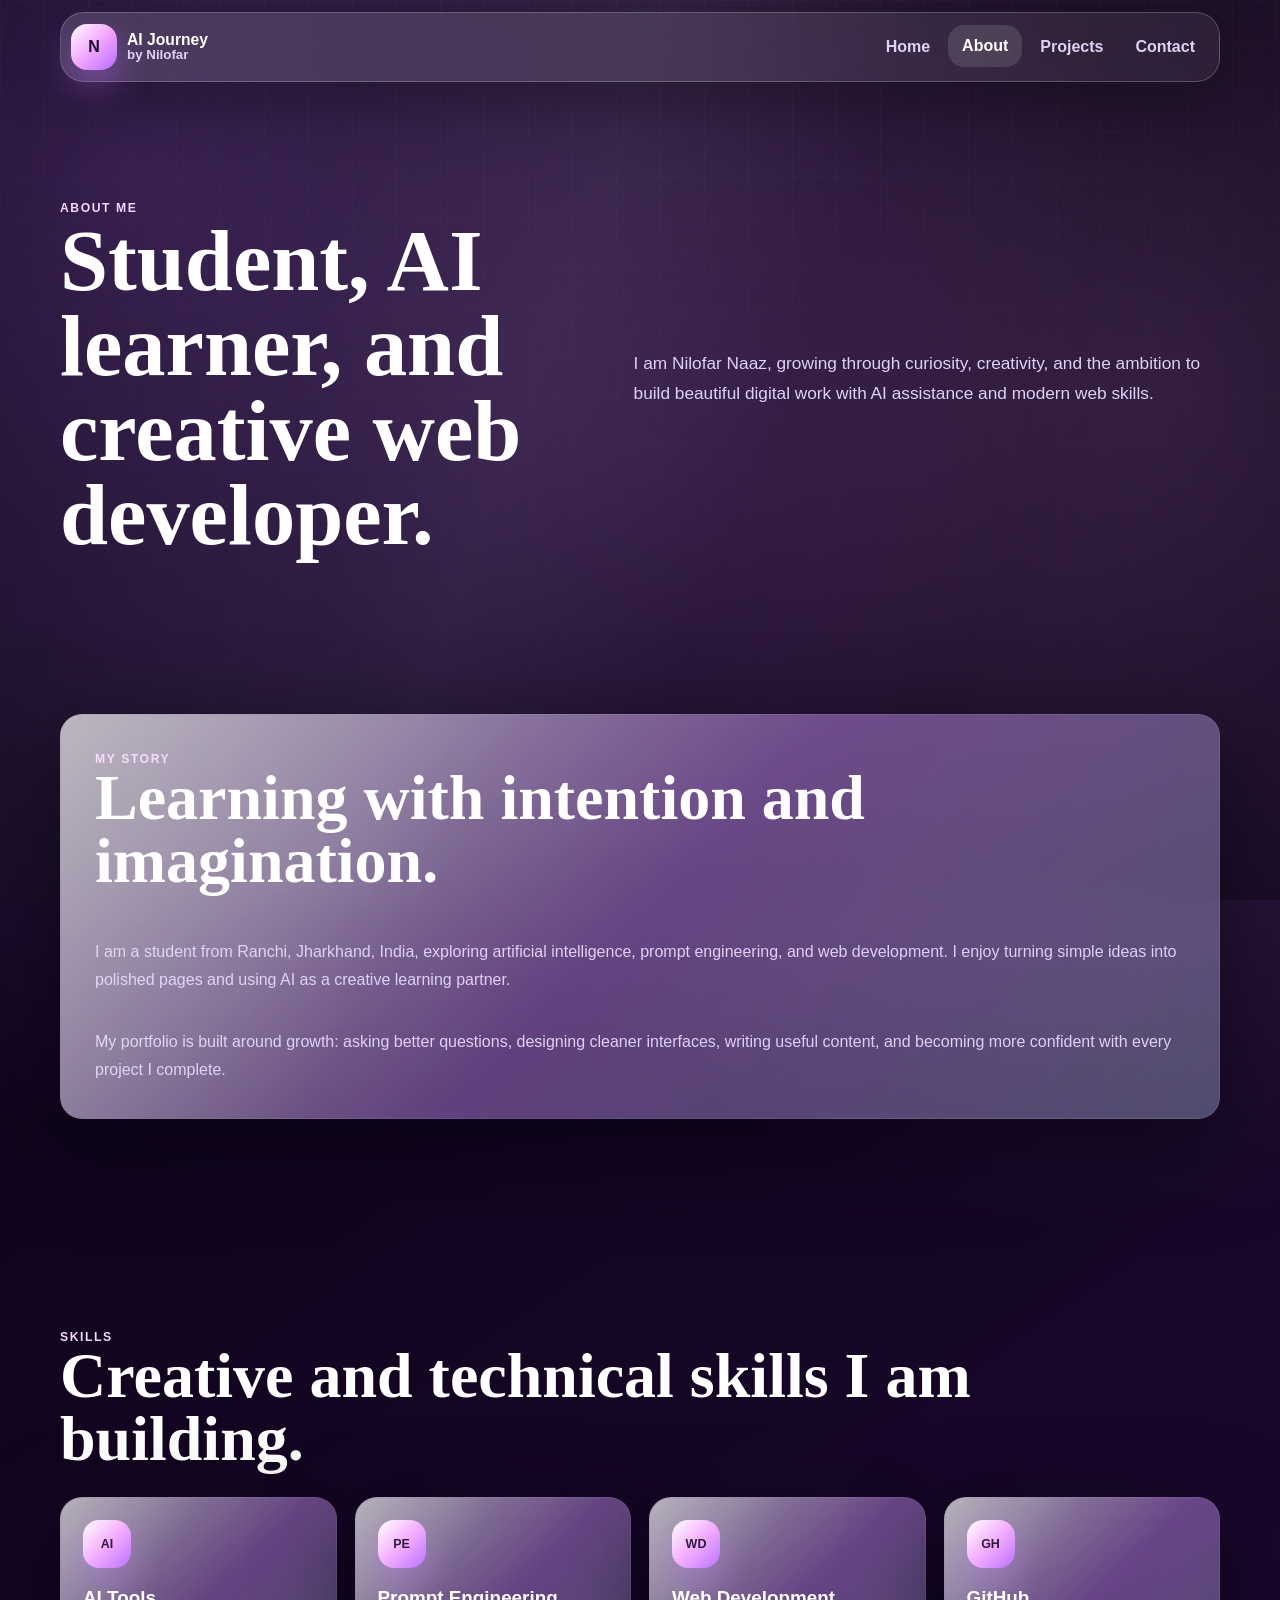
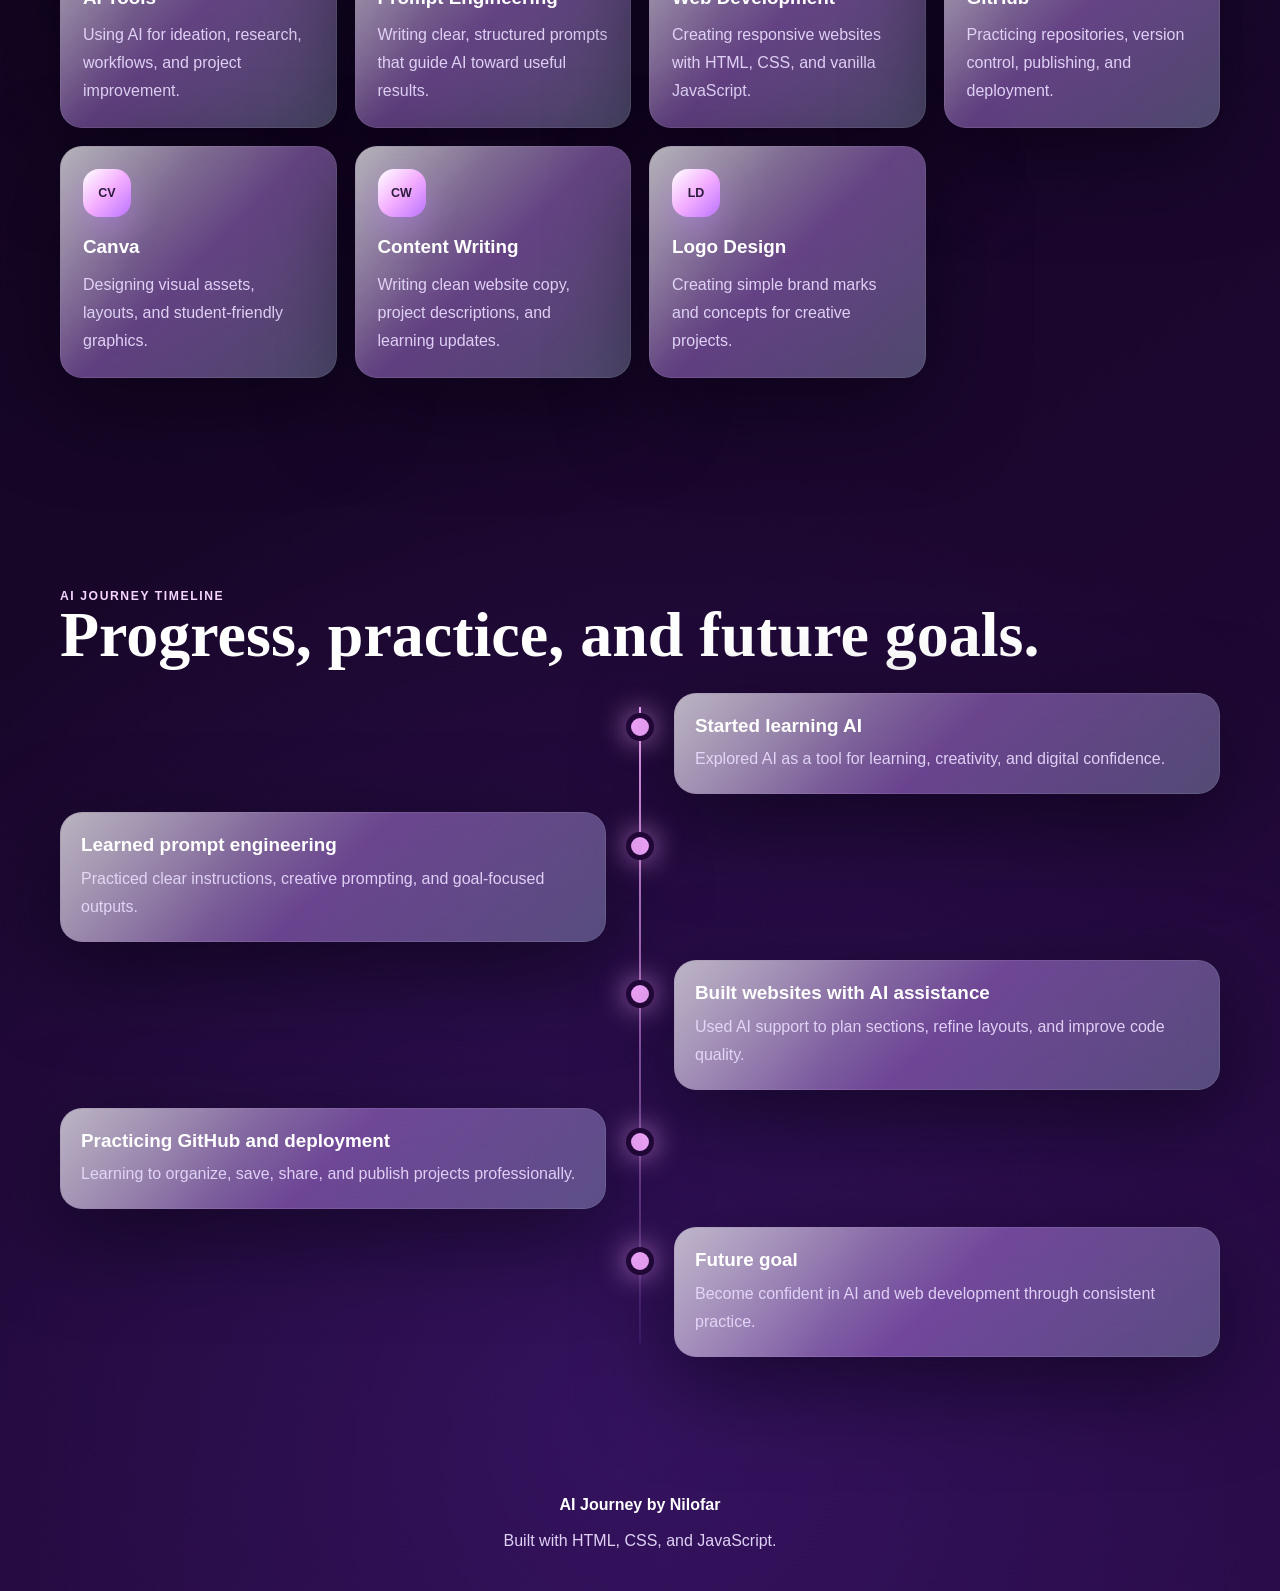
==== about.html @ b8f11c59 "Rebuild portfolio as multi-page site" ====
<!DOCTYPE html>
<html lang="en">
<head>
    <meta charset="UTF-8">
    <meta name="viewport" content="width=device-width, initial-scale=1.0">
    <meta name="description" content="About Nilofar Naaz - AI learner, web developer, and prompt engineer.">
    <title>AI Journey by Nilofar | About</title>
    <link rel="stylesheet" href="css/style.css">
</head>
<body data-page="about">
    <header class="site-header">
        <nav class="navbar" aria-label="Primary navigation">
            <a class="brand" href="index.html" aria-label="AI Journey by Nilofar home">
                <span class="brand-mark">N</span>
                <span class="brand-copy">
                    <strong>AI Journey</strong>
                    <small>by Nilofar</small>
                </span>
            </a>
            <button class="nav-toggle" type="button" aria-label="Open navigation menu" aria-expanded="false" aria-controls="nav-menu">
                <span></span>
                <span></span>
                <span></span>
            </button>
            <ul class="nav-menu" id="nav-menu">
                <li><a class="nav-link" data-nav="home" href="index.html">Home</a></li>
                <li><a class="nav-link" data-nav="about" href="about.html">About</a></li>
                <li><a class="nav-link" data-nav="projects" href="projects.html">Projects</a></li>
                <li><a class="nav-link" data-nav="contact" href="contact.html">Contact</a></li>
            </ul>
        </nav>
    </header>

    <main>
        <section class="page-hero section-pad">
            <div class="container page-hero-grid">
                <div class="reveal">
                    <p class="eyebrow">About Me</p>
                    <h1>Student, AI learner, and creative web developer.</h1>
                </div>
                <p class="page-lead reveal">I am Nilofar Naaz, growing through curiosity, creativity, and the ambition to build beautiful digital work with AI assistance and modern web skills.</p>
            </div>
        </section>

        <section class="section-pad compact-pad">
            <div class="container about-story glass-card reveal">
                <div class="section-heading">
                    <span>My Story</span>
                    <h2>Learning with intention and imagination.</h2>
                </div>
                <p>I am a student from Ranchi, Jharkhand, India, exploring artificial intelligence, prompt engineering, and web development. I enjoy turning simple ideas into polished pages and using AI as a creative learning partner.</p>
                <p>My portfolio is built around growth: asking better questions, designing cleaner interfaces, writing useful content, and becoming more confident with every project I complete.</p>
            </div>
        </section>

        <section class="section-pad">
            <div class="container">
                <div class="section-heading reveal">
                    <span>Skills</span>
                    <h2>Creative and technical skills I am building.</h2>
                </div>
                <div class="card-grid skills-grid">
                    <article class="skill-card glass-card reveal">
                        <span class="icon-badge">AI</span>
                        <h3>AI Tools</h3>
                        <p>Using AI for ideation, research, workflows, and project improvement.</p>
                    </article>
                    <article class="skill-card glass-card reveal">
                        <span class="icon-badge">PE</span>
                        <h3>Prompt Engineering</h3>
                        <p>Writing clear, structured prompts that guide AI toward useful results.</p>
                    </article>
                    <article class="skill-card glass-card reveal">
                        <span class="icon-badge">WD</span>
                        <h3>Web Development</h3>
                        <p>Creating responsive websites with HTML, CSS, and vanilla JavaScript.</p>
                    </article>
                    <article class="skill-card glass-card reveal">
                        <span class="icon-badge">GH</span>
                        <h3>GitHub</h3>
                        <p>Practicing repositories, version control, publishing, and deployment.</p>
                    </article>
                    <article class="skill-card glass-card reveal">
                        <span class="icon-badge">CV</span>
                        <h3>Canva</h3>
                        <p>Designing visual assets, layouts, and student-friendly graphics.</p>
                    </article>
                    <article class="skill-card glass-card reveal">
                        <span class="icon-badge">CW</span>
                        <h3>Content Writing</h3>
                        <p>Writing clean website copy, project descriptions, and learning updates.</p>
                    </article>
                    <article class="skill-card glass-card reveal">
                        <span class="icon-badge">LD</span>
                        <h3>Logo Design</h3>
                        <p>Creating simple brand marks and concepts for creative projects.</p>
                    </article>
                </div>
            </div>
        </section>

        <section class="section-pad">
            <div class="container">
                <div class="section-heading reveal">
                    <span>AI Journey Timeline</span>
                    <h2>Progress, practice, and future goals.</h2>
                </div>
                <div class="timeline">
                    <article class="timeline-item reveal">
                        <span></span>
                        <div class="glass-card">
                            <h3>Started learning AI</h3>
                            <p>Explored AI as a tool for learning, creativity, and digital confidence.</p>
                        </div>
                    </article>
                    <article class="timeline-item reveal">
                        <span></span>
                        <div class="glass-card">
                            <h3>Learned prompt engineering</h3>
                            <p>Practiced clear instructions, creative prompting, and goal-focused outputs.</p>
                        </div>
                    </article>
                    <article class="timeline-item reveal">
                        <span></span>
                        <div class="glass-card">
                            <h3>Built websites with AI assistance</h3>
                            <p>Used AI support to plan sections, refine layouts, and improve code quality.</p>
                        </div>
                    </article>
                    <article class="timeline-item reveal">
                        <span></span>
                        <div class="glass-card">
                            <h3>Practicing GitHub and deployment</h3>
                            <p>Learning to organize, save, share, and publish projects professionally.</p>
                        </div>
                    </article>
                    <article class="timeline-item reveal">
                        <span></span>
                        <div class="glass-card">
                            <h3>Future goal</h3>
                            <p>Become confident in AI and web development through consistent practice.</p>
                        </div>
                    </article>
                </div>
            </div>
        </section>
    </main>

    <button class="back-to-top" type="button" aria-label="Back to top">Top</button>

    <footer class="footer">
        <div class="container footer-inner">
            <p>AI Journey by Nilofar</p>
            <p>Built with HTML, CSS, and JavaScript.</p>
        </div>
    </footer>

    <script src="js/script.js"></script>
</body>
</html>
---- css/style.css ----
:root {
    --bg: #08020f;
    --bg-2: #160626;
    --text: #ffffff;
    --muted: #dfd1f5;
    --soft: #f3e9ff;
    --violet: #b76cff;
    --violet-2: #7c3aed;
    --pink: #f3a6ff;
    --cyan: #9be7ff;
    --glass: rgba(255, 255, 255, 0.1);
    --glass-strong: rgba(255, 255, 255, 0.16);
    --border: rgba(255, 255, 255, 0.2);
    --shadow: 0 28px 90px rgba(4, 0, 12, 0.52);
    --radius: 22px;
    --container: 1160px;
}

* {
    box-sizing: border-box;
}

html {
    scroll-behavior: smooth;
}

body {
    min-width: 320px;
    margin: 0;
    overflow-x: hidden;
    color: var(--text);
    font-family: "Segoe UI", Arial, sans-serif;
    background:
        radial-gradient(circle at 10% 5%, rgba(183, 108, 255, 0.34), transparent 30%),
        radial-gradient(circle at 90% 12%, rgba(243, 166, 255, 0.22), transparent 28%),
        radial-gradient(circle at 50% 95%, rgba(124, 58, 237, 0.22), transparent 32%),
        linear-gradient(145deg, var(--bg), var(--bg-2) 48%, #24083d);
}

body::before {
    content: "";
    position: fixed;
    inset: 0;
    z-index: -2;
    pointer-events: none;
    background:
        linear-gradient(rgba(255, 255, 255, 0.035) 1px, transparent 1px),
        linear-gradient(90deg, rgba(255, 255, 255, 0.035) 1px, transparent 1px);
    background-size: 44px 44px;
    mask-image: linear-gradient(to bottom, rgba(0, 0, 0, 0.88), transparent 86%);
}

body::after {
    content: "";
    position: fixed;
    inset: 0;
    z-index: -1;
    pointer-events: none;
    background:
        linear-gradient(110deg, transparent 0%, rgba(255, 255, 255, 0.05) 42%, transparent 58%),
        radial-gradient(circle at center, transparent 0%, rgba(8, 2, 15, 0.35) 100%);
}

body.nav-open {
    overflow: hidden;
}

a {
    color: inherit;
    text-decoration: none;
}

button,
input,
textarea {
    font: inherit;
}

button {
    border: 0;
}

h1,
h2,
h3,
p {
    margin: 0;
}

h1,
h2 {
    font-family: Georgia, "Times New Roman", serif;
    font-weight: 800;
    line-height: 0.98;
    letter-spacing: 0;
}

h1 {
    font-size: clamp(2.7rem, 13vw, 6.7rem);
}

h2 {
    font-size: clamp(2rem, 9vw, 4rem);
}

h3 {
    font-size: 1.18rem;
    line-height: 1.25;
}

p {
    color: var(--muted);
    line-height: 1.75;
}

.container {
    width: min(100% - 32px, var(--container));
    margin-inline: auto;
}

.section-pad {
    padding: 72px 0;
}

.compact-pad {
    padding-top: 36px;
}

.site-header {
    position: sticky;
    top: 0;
    z-index: 100;
    padding: 12px 0;
    transition: background 220ms ease, border-color 220ms ease;
}

.site-header.scrolled {
    background: rgba(8, 2, 15, 0.74);
    border-bottom: 1px solid rgba(255, 255, 255, 0.11);
    backdrop-filter: blur(20px);
}

.navbar {
    width: min(100% - 24px, var(--container));
    min-height: 70px;
    margin-inline: auto;
    padding: 10px;
    display: flex;
    align-items: center;
    justify-content: space-between;
    gap: 12px;
    border: 1px solid var(--border);
    border-radius: 24px;
    background: linear-gradient(145deg, rgba(255, 255, 255, 0.14), rgba(255, 255, 255, 0.06));
    box-shadow: 0 18px 60px rgba(0, 0, 0, 0.32);
    backdrop-filter: blur(22px);
}

.brand {
    min-width: 0;
    display: inline-flex;
    align-items: center;
    gap: 10px;
}

.brand-mark {
    width: 46px;
    height: 46px;
    flex: 0 0 46px;
    display: grid;
    place-items: center;
    border-radius: 16px;
    color: #1a072b;
    font-weight: 900;
    background: linear-gradient(135deg, #ffffff, var(--pink), var(--violet));
    box-shadow: 0 14px 34px rgba(183, 108, 255, 0.45);
}

.brand-copy {
    display: grid;
    line-height: 1.1;
}

.brand-copy strong {
    white-space: nowrap;
    font-size: 0.98rem;
}

.brand-copy small {
    color: var(--muted);
    font-weight: 700;
}

.nav-toggle {
    width: 48px;
    height: 48px;
    display: inline-grid;
    place-items: center;
    gap: 5px;
    border-radius: 16px;
    color: var(--text);
    background: rgba(255, 255, 255, 0.1);
    border: 1px solid var(--border);
    cursor: pointer;
}

.nav-toggle span {
    width: 22px;
    height: 2px;
    display: block;
    background: currentColor;
    transition: transform 220ms ease, opacity 220ms ease;
}

.nav-toggle[aria-expanded="true"] span:nth-child(1) {
    transform: translateY(7px) rotate(45deg);
}

.nav-toggle[aria-expanded="true"] span:nth-child(2) {
    opacity: 0;
}

.nav-toggle[aria-expanded="true"] span:nth-child(3) {
    transform: translateY(-7px) rotate(-45deg);
}

.nav-menu {
    position: fixed;
    top: 88px;
    left: 12px;
    right: 12px;
    max-height: calc(100vh - 108px);
    margin: 0;
    padding: 12px;
    display: grid;
    gap: 8px;
    overflow-y: auto;
    list-style: none;
    border: 1px solid var(--border);
    border-radius: 22px;
    background: rgba(22, 6, 38, 0.96);
    box-shadow: var(--shadow);
    backdrop-filter: blur(24px);
    transform: translateY(-18px) scale(0.98);
    opacity: 0;
    visibility: hidden;
    transition: opacity 220ms ease, transform 220ms ease, visibility 220ms ease;
}

.nav-menu.is-open {
    transform: translateY(0) scale(1);
    opacity: 1;
    visibility: visible;
}

.nav-menu a {
    display: block;
    padding: 14px;
    border-radius: 16px;
    color: var(--muted);
    font-weight: 800;
    transition: color 180ms ease, background 180ms ease, transform 180ms ease;
}

.nav-menu a:hover,
.nav-menu a:focus-visible,
.nav-menu a.is-active {
    color: var(--text);
    background: rgba(255, 255, 255, 0.12);
}

.hero {
    min-height: calc(100svh - 94px);
    display: grid;
    align-items: center;
    padding-top: 42px;
}

.hero-layout,
.page-hero-grid,
.contact-layout {
    display: grid;
    gap: 34px;
    align-items: center;
}

.eyebrow,
.section-heading span,
.project-tag {
    color: #f6d6ff;
    font-size: 0.76rem;
    font-weight: 900;
    letter-spacing: 0.13em;
    text-transform: uppercase;
}

.hero-title {
    margin-top: 18px;
    color: var(--soft);
    font-size: clamp(1.12rem, 5.8vw, 2rem);
    font-weight: 900;
    line-height: 1.2;
}

.hero-text {
    margin-top: 18px;
    max-width: 630px;
    font-size: 1.03rem;
}

.hero-actions {
    margin-top: 30px;
    display: flex;
    flex-direction: column;
    gap: 12px;
}

.btn {
    min-height: 52px;
    display: inline-flex;
    align-items: center;
    justify-content: center;
    padding: 14px 20px;
    border-radius: 18px;
    font-weight: 900;
    cursor: pointer;
    transition: transform 180ms ease, box-shadow 180ms ease, border-color 180ms ease, background 180ms ease;
}

.btn:hover,
.btn:focus-visible {
    transform: translateY(-3px);
}

.btn-primary {
    color: #1a072b;
    background: linear-gradient(135deg, #ffffff 0%, var(--pink) 46%, var(--violet) 100%);
    box-shadow: 0 0 28px rgba(243, 166, 255, 0.32), 0 18px 45px rgba(124, 58, 237, 0.32);
}

.btn-secondary {
    color: var(--text);
    border: 1px solid var(--border);
    background: rgba(255, 255, 255, 0.09);
}

.glass-card {
    position: relative;
    overflow: hidden;
    border: 1px solid rgba(255, 255, 255, 0.2);
    border-radius: var(--radius);
    background:
        linear-gradient(145deg, rgba(255, 255, 255, 0.16), rgba(255, 255, 255, 0.065)) padding-box,
        linear-gradient(135deg, rgba(255, 255, 255, 0.56), rgba(183, 108, 255, 0.34), rgba(155, 231, 255, 0.2)) border-box;
    box-shadow: var(--shadow);
    backdrop-filter: blur(22px);
}

.glass-card::before {
    content: "";
    position: absolute;
    inset: 0;
    pointer-events: none;
    background: linear-gradient(120deg, rgba(255, 255, 255, 0.18), transparent 34%, rgba(243, 166, 255, 0.08));
}

.ai-orbit {
    min-height: 430px;
    padding: 24px;
    display: grid;
    place-items: center;
}

.orbit-ring {
    position: absolute;
    width: min(78vw, 310px);
    aspect-ratio: 1;
    border: 1px solid rgba(255, 255, 255, 0.28);
    border-radius: 50%;
    animation: orbitPulse 7s ease-in-out infinite;
}

.orbit-ring::before,
.orbit-ring::after {
    content: "";
    position: absolute;
    width: 12px;
    height: 12px;
    border-radius: 50%;
    background: var(--cyan);
    box-shadow: 0 0 28px rgba(155, 231, 255, 0.88);
}

.orbit-ring::before {
    top: 18%;
    right: 6%;
}

.orbit-ring::after {
    left: 8%;
    bottom: 18%;
    background: var(--pink);
    box-shadow: 0 0 28px rgba(243, 166, 255, 0.82);
}

.portrait-chip {
    position: relative;
    z-index: 2;
    width: min(68vw, 236px);
    aspect-ratio: 1;
    display: grid;
    place-items: center;
    border-radius: 50%;
    background:
        radial-gradient(circle at 32% 25%, #ffffff, rgba(243, 166, 255, 0.82) 26%, rgba(183, 108, 255, 0.82) 58%, rgba(34, 8, 59, 0.96));
    box-shadow: 0 0 70px rgba(183, 108, 255, 0.45), inset 0 0 34px rgba(255, 255, 255, 0.22);
}

.portrait-chip span {
    color: #1a072b;
    font-family: Georgia, "Times New Roman", serif;
    font-size: clamp(3rem, 17vw, 5.1rem);
    font-weight: 900;
}

.floating-note {
    position: absolute;
    z-index: 3;
    width: min(178px, 48vw);
    padding: 14px;
    border: 1px solid var(--border);
    border-radius: 18px;
    background: rgba(14, 4, 25, 0.72);
    box-shadow: 0 14px 42px rgba(0, 0, 0, 0.28);
}

.floating-note strong,
.floating-note span {
    display: block;
}

.floating-note span {
    margin-top: 4px;
    color: var(--muted);
    font-size: 0.9rem;
}

.note-one {
    top: 24px;
    left: 18px;
}

.note-two {
    right: 18px;
    bottom: 24px;
}

.section-heading {
    margin-bottom: 26px;
}

.section-heading.centered {
    text-align: center;
}

.section-heading.centered h2 {
    margin-inline: auto;
}

.page-hero {
    padding-bottom: 34px;
}

.page-hero h1 {
    font-size: clamp(2.45rem, 10vw, 5.4rem);
}

.page-lead {
    font-size: 1.08rem;
}

.feature-grid,
.card-grid,
.project-grid {
    display: grid;
    gap: 18px;
}

.feature-card,
.skill-card {
    min-width: 0;
    padding: 22px;
    transition: transform 220ms ease, border-color 220ms ease, background 220ms ease;
}

.feature-card:hover,
.skill-card:hover,
.project-card:hover,
.contact-form:hover,
.contact-panel:hover {
    transform: translateY(-6px);
    border-color: rgba(243, 166, 255, 0.48);
}

.feature-card p,
.skill-card p {
    margin-top: 12px;
}

.icon-badge {
    width: 48px;
    height: 48px;
    margin-bottom: 18px;
    display: grid;
    place-items: center;
    border-radius: 16px;
    color: #1a072b;
    background: linear-gradient(135deg, #ffffff, var(--pink), var(--violet));
    box-shadow: 0 14px 32px rgba(183, 108, 255, 0.34);
    font-size: 0.78rem;
    font-weight: 900;
}

.split-panel,
.about-story {
    padding: 24px;
    display: grid;
    gap: 20px;
}

.about-story p + p {
    margin-top: 14px;
}

.skills-grid {
    grid-template-columns: 1fr;
}

.project-card {
    display: grid;
    transition: transform 220ms ease, border-color 220ms ease;
}

.project-visual {
    min-height: 180px;
    display: grid;
    place-items: center;
    background:
        radial-gradient(circle at 35% 30%, rgba(255, 255, 255, 0.38), transparent 26%),
        linear-gradient(135deg, rgba(183, 108, 255, 0.86), rgba(243, 166, 255, 0.5));
}

.project-visual span {
    color: rgba(255, 255, 255, 0.74);
    font-family: Georgia, "Times New Roman", serif;
    font-size: 4rem;
    font-weight: 900;
}

.visual-two {
    background:
        radial-gradient(circle at 70% 28%, rgba(255, 255, 255, 0.34), transparent 26%),
        linear-gradient(135deg, rgba(124, 58, 237, 0.8), rgba(155, 231, 255, 0.42));
}

.visual-three {
    background:
        radial-gradient(circle at 25% 70%, rgba(255, 255, 255, 0.3), transparent 26%),
        linear-gradient(135deg, rgba(243, 166, 255, 0.78), rgba(183, 108, 255, 0.5));
}

.visual-four {
    background:
        radial-gradient(circle at 80% 72%, rgba(255, 255, 255, 0.32), transparent 25%),
        linear-gradient(135deg, rgba(155, 231, 255, 0.55), rgba(124, 58, 237, 0.82));
}

.project-content {
    padding: 22px;
}

.project-content h2 {
    margin-top: 8px;
    font-size: clamp(1.7rem, 8vw, 2.7rem);
}

.project-content p:not(.project-tag) {
    margin-top: 12px;
}

.pill-row {
    margin-top: 18px;
    display: flex;
    flex-wrap: wrap;
    gap: 10px;
}

.pill-row span {
    padding: 9px 12px;
    border: 1px solid rgba(255, 255, 255, 0.18);
    border-radius: 999px;
    color: var(--soft);
    background: rgba(255, 255, 255, 0.08);
    font-size: 0.88rem;
    font-weight: 800;
}

.timeline {
    position: relative;
    display: grid;
    gap: 18px;
}

.timeline::before {
    content: "";
    position: absolute;
    top: 14px;
    bottom: 14px;
    left: 11px;
    width: 2px;
    background: linear-gradient(var(--pink), rgba(183, 108, 255, 0.12));
}

.timeline-item {
    position: relative;
    display: grid;
    grid-template-columns: 24px 1fr;
    gap: 14px;
}

.timeline-item > span {
    width: 24px;
    height: 24px;
    margin-top: 20px;
    border: 5px solid #23083a;
    border-radius: 50%;
    background: var(--pink);
    box-shadow: 0 0 28px rgba(243, 166, 255, 0.75);
}

.timeline-item div {
    padding: 20px;
}

.timeline-item p {
    margin-top: 8px;
}

.contact-panel,
.contact-form {
    padding: 24px;
    transition: transform 220ms ease, border-color 220ms ease;
}

.contact-panel h2 {
    margin-top: 10px;
}

.contact-panel p {
    margin-top: 14px;
}

.email-link {
    display: inline-flex;
    margin-top: 18px;
    color: var(--soft);
    font-size: 1.05rem;
    font-weight: 900;
    overflow-wrap: anywhere;
}

.contact-form {
    display: grid;
    gap: 11px;
}

.contact-form label {
    color: var(--soft);
    font-weight: 900;
}

.contact-form input,
.contact-form textarea {
    width: 100%;
    min-width: 0;
    border: 1px solid rgba(255, 255, 255, 0.22);
    border-radius: 18px;
    padding: 14px 15px;
    color: var(--text);
    background: rgba(8, 2, 15, 0.5);
    outline: none;
}

.contact-form input:focus,
.contact-form textarea:focus {
    border-color: var(--pink);
    box-shadow: 0 0 0 4px rgba(243, 166, 255, 0.15);
}

.contact-form textarea {
    resize: vertical;
}

.contact-form .btn {
    margin-top: 8px;
}

.back-to-top {
    position: fixed;
    right: 16px;
    bottom: 16px;
    z-index: 80;
    width: 50px;
    height: 50px;
    border-radius: 18px;
    color: #1a072b;
    background: linear-gradient(135deg, #ffffff, var(--pink), var(--violet));
    box-shadow: 0 16px 42px rgba(0, 0, 0, 0.35);
    cursor: pointer;
    font-size: 0.82rem;
    font-weight: 900;
    opacity: 0;
    visibility: hidden;
    transform: translateY(14px);
    transition: opacity 180ms ease, transform 180ms ease, visibility 180ms ease;
}

.back-to-top.is-visible {
    opacity: 1;
    visibility: visible;
    transform: translateY(0);
}

.footer {
    padding: 30px 0 36px;
}

.footer-inner {
    display: grid;
    gap: 8px;
    text-align: center;
}

.footer p:first-child {
    color: var(--text);
    font-weight: 900;
}

.reveal {
    opacity: 0;
    transform: translateY(28px);
    transition: opacity 700ms ease, transform 700ms ease;
}

.reveal.is-visible {
    opacity: 1;
    transform: translateY(0);
}

@keyframes orbitPulse {
    0%,
    100% {
        transform: rotate(0deg) scale(1);
    }

    50% {
        transform: rotate(8deg) scale(1.04);
    }
}

@media (prefers-reduced-motion: reduce) {
    *,
    *::before,
    *::after {
        animation-duration: 0.01ms !important;
        animation-iteration-count: 1 !important;
        scroll-behavior: auto !important;
        transition-duration: 0.01ms !important;
    }

    .reveal {
        opacity: 1;
        transform: none;
    }
}

@media (min-width: 480px) {
    .hero-actions {
        flex-direction: row;
        flex-wrap: wrap;
    }

    .btn {
        min-width: 158px;
    }
}

@media (min-width: 720px) {
    .container {
        width: min(100% - 52px, var(--container));
    }

    .section-pad {
        padding: 88px 0;
    }

    .compact-pad {
        padding-top: 44px;
    }

    .feature-grid,
    .skills-grid {
        grid-template-columns: repeat(2, minmax(0, 1fr));
    }

    .project-card {
        grid-template-columns: 0.78fr 1fr;
    }

    .project-card:nth-child(even) .project-visual {
        order: 2;
    }

    .split-panel,
    .about-story {
        padding: 34px;
    }

    .timeline::before {
        left: 50%;
        transform: translateX(-50%);
    }

    .timeline-item {
        grid-template-columns: minmax(0, 1fr) 28px minmax(0, 1fr);
        gap: 20px;
    }

    .timeline-item > span {
        grid-column: 2;
        width: 28px;
        height: 28px;
    }

    .timeline-item div {
        grid-column: 3;
    }

    .timeline-item:nth-child(even) div {
        grid-column: 1;
        grid-row: 1;
    }
}

@media (min-width: 920px) {
    .nav-toggle {
        display: none;
    }

    .nav-menu {
        position: static;
        max-height: none;
        padding: 0;
        display: flex;
        align-items: center;
        gap: 4px;
        overflow: visible;
        border: 0;
        border-radius: 0;
        background: transparent;
        box-shadow: none;
        backdrop-filter: none;
        transform: none;
        opacity: 1;
        visibility: visible;
    }

    .nav-menu a {
        padding: 12px 14px;
    }

    .nav-menu a:hover,
    .nav-menu a:focus-visible,
    .nav-menu a.is-active {
        transform: translateY(-1px);
    }

    .hero-layout {
        grid-template-columns: minmax(0, 1.06fr) minmax(360px, 0.94fr);
        gap: 56px;
    }

    .page-hero-grid,
    .split-panel,
    .contact-layout {
        grid-template-columns: minmax(0, 0.92fr) minmax(360px, 1fr);
    }

    .feature-grid {
        grid-template-columns: repeat(3, minmax(0, 1fr));
    }

    .skills-grid {
        grid-template-columns: repeat(3, minmax(0, 1fr));
    }
}

@media (min-width: 1200px) {
    .section-pad {
        padding: 104px 0;
    }

    .compact-pad {
        padding-top: 52px;
    }

    .skills-grid {
        grid-template-columns: repeat(4, minmax(0, 1fr));
    }
}

@media (max-width: 380px) {
    .container {
        width: min(100% - 22px, var(--container));
    }

    .navbar {
        width: min(100% - 16px, var(--container));
        border-radius: 20px;
    }

    .brand-copy strong {
        font-size: 0.9rem;
    }

    .brand-copy small {
        font-size: 0.72rem;
    }

    h1 {
        font-size: 2.45rem;
    }

    .ai-orbit {
        min-height: 390px;
        padding: 18px;
    }

    .floating-note {
        width: 144px;
    }
}
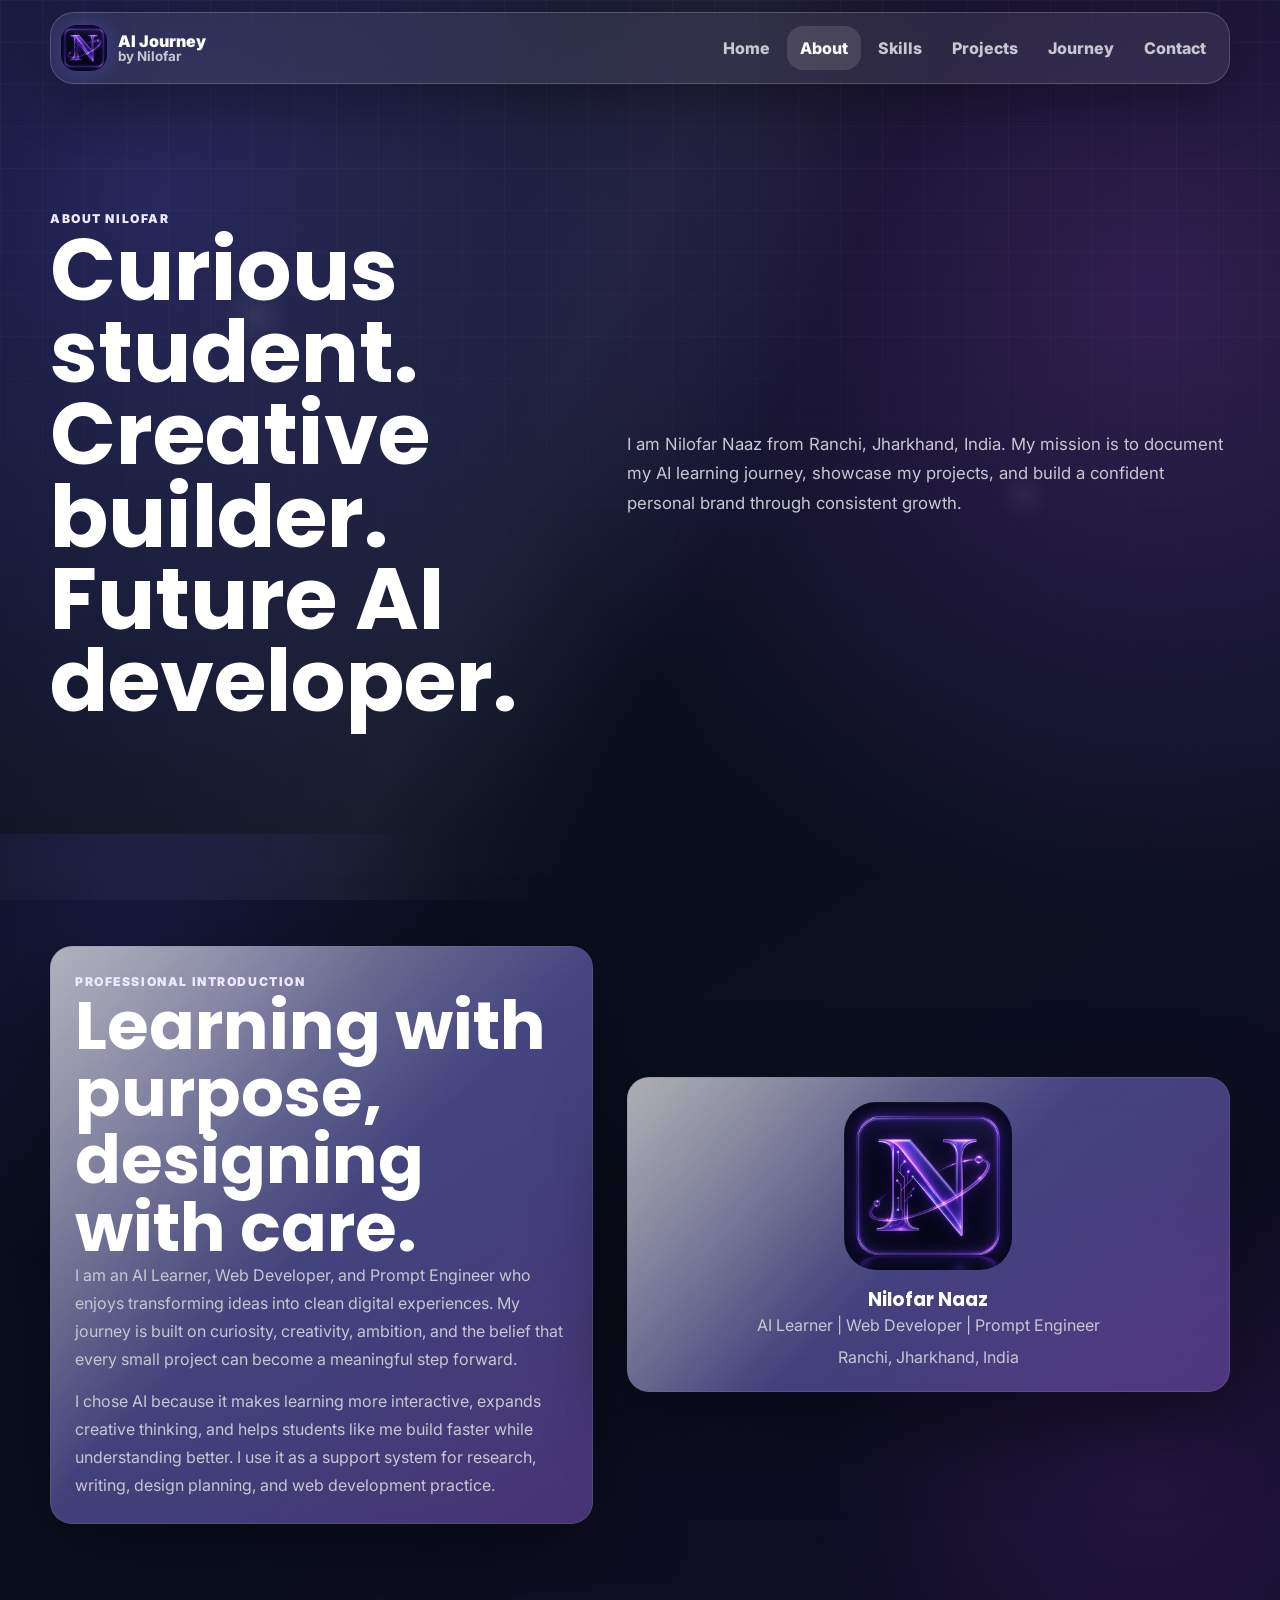
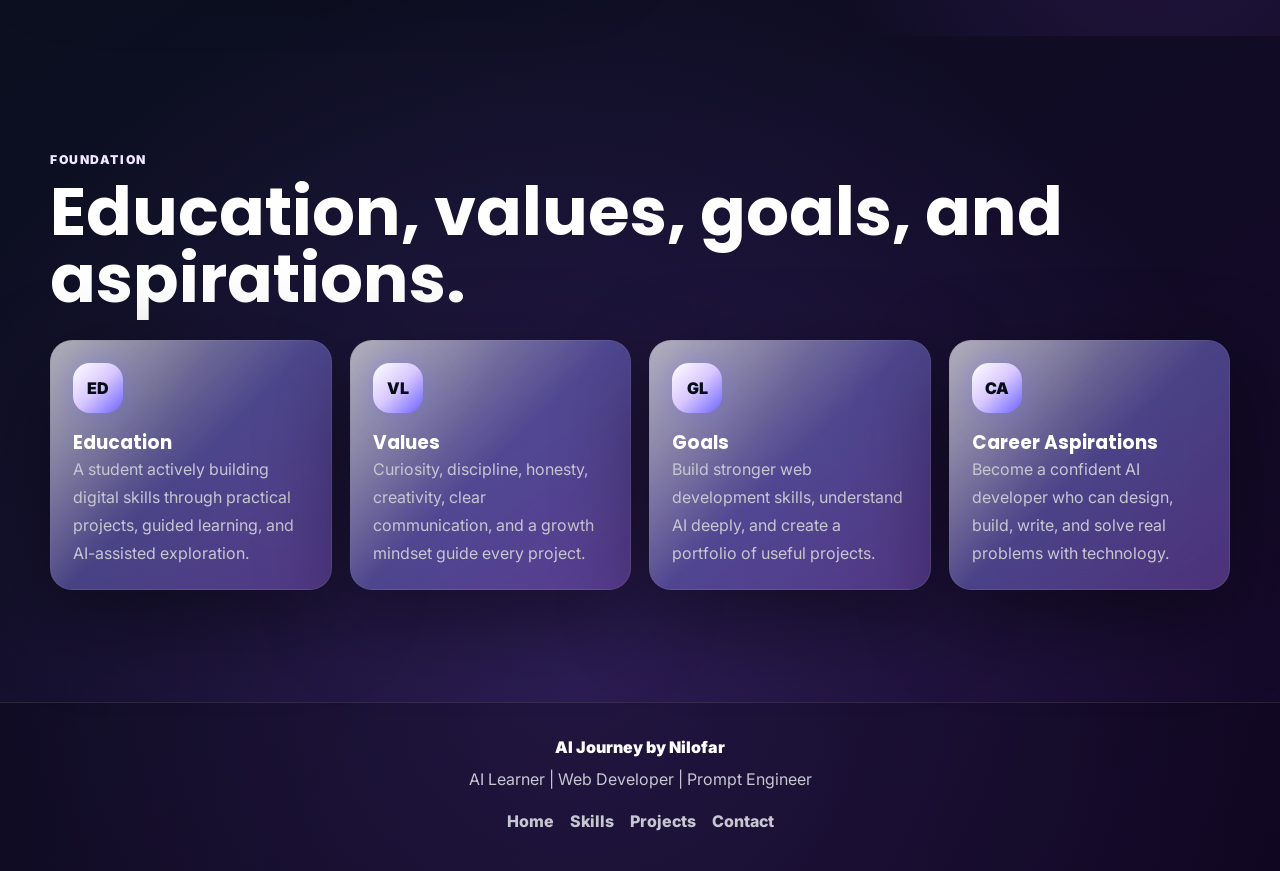
==== commit 4e3fc32d: "Build premium AI Journey portfolio" ====
--- a/about.html
+++ b/about.html
@@ -3,143 +3,98 @@
 <head>
     <meta charset="UTF-8">
     <meta name="viewport" content="width=device-width, initial-scale=1.0">
-    <meta name="description" content="About Nilofar Naaz - AI learner, web developer, and prompt engineer.">
+    <meta name="description" content="Meet Nilofar Naaz, an AI Learner, Web Developer, and Prompt Engineer from Ranchi, India.">
+    <meta property="og:title" content="About Nilofar Naaz">
+    <meta property="og:description" content="Professional introduction, values, education, goals, and AI journey.">
+    <meta property="og:type" content="website">
+    <meta property="og:image" content="images/hero.jpg">
+    <meta name="twitter:card" content="summary_large_image">
+    <meta name="twitter:title" content="About Nilofar Naaz">
+    <meta name="twitter:description" content="AI learner, web developer, and prompt engineer.">
     <title>AI Journey by Nilofar | About</title>
+    <link rel="preconnect" href="https://fonts.googleapis.com">
+    <link rel="preconnect" href="https://fonts.gstatic.com" crossorigin>
+    <link href="https://fonts.googleapis.com/css2?family=Inter:wght@400;500;600;700;800;900&family=Poppins:wght@600;700;800;900&family=Space+Grotesk:wght@500;600;700&display=swap" rel="stylesheet">
     <link rel="stylesheet" href="css/style.css">
+    <script src="js/script.js" defer></script>
 </head>
 <body data-page="about">
+    <div class="loader" aria-label="Loading website"><span></span></div>
+    <div class="scroll-progress" aria-hidden="true"></div>
+    <div class="cursor-glow" aria-hidden="true"></div>
+
     <header class="site-header">
         <nav class="navbar" aria-label="Primary navigation">
             <a class="brand" href="index.html" aria-label="AI Journey by Nilofar home">
-                <span class="brand-mark">N</span>
-                <span class="brand-copy">
-                    <strong>AI Journey</strong>
-                    <small>by Nilofar</small>
-                </span>
+                <img src="images/logo.png" alt="" width="44" height="44">
+                <span><strong>AI Journey</strong><small>by Nilofar</small></span>
             </a>
-            <button class="nav-toggle" type="button" aria-label="Open navigation menu" aria-expanded="false" aria-controls="nav-menu">
-                <span></span>
-                <span></span>
-                <span></span>
-            </button>
+            <button class="nav-toggle" type="button" aria-label="Open navigation menu" aria-expanded="false" aria-controls="nav-menu"><span></span><span></span><span></span></button>
             <ul class="nav-menu" id="nav-menu">
-                <li><a class="nav-link" data-nav="home" href="index.html">Home</a></li>
-                <li><a class="nav-link" data-nav="about" href="about.html">About</a></li>
-                <li><a class="nav-link" data-nav="projects" href="projects.html">Projects</a></li>
-                <li><a class="nav-link" data-nav="contact" href="contact.html">Contact</a></li>
+                <li><a data-nav="home" href="index.html">Home</a></li>
+                <li><a data-nav="about" href="about.html">About</a></li>
+                <li><a data-nav="skills" href="skills.html">Skills</a></li>
+                <li><a data-nav="projects" href="projects.html">Projects</a></li>
+                <li><a data-nav="journey" href="journey.html">Journey</a></li>
+                <li><a data-nav="contact" href="contact.html">Contact</a></li>
             </ul>
         </nav>
     </header>
 
     <main>
-        <section class="page-hero section-pad">
+        <section class="page-hero page-section">
             <div class="container page-hero-grid">
                 <div class="reveal">
-                    <p class="eyebrow">About Me</p>
-                    <h1>Student, AI learner, and creative web developer.</h1>
+                    <p class="eyebrow">About Nilofar</p>
+                    <h1>Curious student. Creative builder. Future AI developer.</h1>
                 </div>
-                <p class="page-lead reveal">I am Nilofar Naaz, growing through curiosity, creativity, and the ambition to build beautiful digital work with AI assistance and modern web skills.</p>
+                <p class="page-lead reveal">I am Nilofar Naaz from Ranchi, Jharkhand, India. My mission is to document my AI learning journey, showcase my projects, and build a confident personal brand through consistent growth.</p>
             </div>
         </section>
 
-        <section class="section-pad compact-pad">
-            <div class="container about-story glass-card reveal">
-                <div class="section-heading">
-                    <span>My Story</span>
-                    <h2>Learning with intention and imagination.</h2>
-                </div>
-                <p>I am a student from Ranchi, Jharkhand, India, exploring artificial intelligence, prompt engineering, and web development. I enjoy turning simple ideas into polished pages and using AI as a creative learning partner.</p>
-                <p>My portfolio is built around growth: asking better questions, designing cleaner interfaces, writing useful content, and becoming more confident with every project I complete.</p>
+        <section class="page-section section-soft">
+            <div class="container story-grid">
+                <article class="glass-card story-main reveal">
+                    <p class="eyebrow">Professional Introduction</p>
+                    <h2>Learning with purpose, designing with care.</h2>
+                    <p>I am an AI Learner, Web Developer, and Prompt Engineer who enjoys transforming ideas into clean digital experiences. My journey is built on curiosity, creativity, ambition, and the belief that every small project can become a meaningful step forward.</p>
+                    <p>I chose AI because it makes learning more interactive, expands creative thinking, and helps students like me build faster while understanding better. I use it as a support system for research, writing, design planning, and web development practice.</p>
+                </article>
+                <aside class="glass-card profile-card reveal">
+                    <img src="images/logo.png" alt="AI Journey by Nilofar monogram logo" width="220" height="220" loading="lazy">
+                    <h3>Nilofar Naaz</h3>
+                    <p>AI Learner | Web Developer | Prompt Engineer</p>
+                    <span>Ranchi, Jharkhand, India</span>
+                </aside>
             </div>
         </section>
 
-        <section class="section-pad">
+        <section class="page-section">
             <div class="container">
                 <div class="section-heading reveal">
-                    <span>Skills</span>
-                    <h2>Creative and technical skills I am building.</h2>
+                    <span>Foundation</span>
+                    <h2>Education, values, goals, and aspirations.</h2>
                 </div>
-                <div class="card-grid skills-grid">
-                    <article class="skill-card glass-card reveal">
-                        <span class="icon-badge">AI</span>
-                        <h3>AI Tools</h3>
-                        <p>Using AI for ideation, research, workflows, and project improvement.</p>
+                <div class="feature-grid four-grid">
+                    <article class="glass-card reveal">
+                        <div class="icon-ring">ED</div>
+                        <h3>Education</h3>
+                        <p>A student actively building digital skills through practical projects, guided learning, and AI-assisted exploration.</p>
                     </article>
-                    <article class="skill-card glass-card reveal">
-                        <span class="icon-badge">PE</span>
-                        <h3>Prompt Engineering</h3>
-                        <p>Writing clear, structured prompts that guide AI toward useful results.</p>
+                    <article class="glass-card reveal">
+                        <div class="icon-ring">VL</div>
+                        <h3>Values</h3>
+                        <p>Curiosity, discipline, honesty, creativity, clear communication, and a growth mindset guide every project.</p>
                     </article>
-                    <article class="skill-card glass-card reveal">
-                        <span class="icon-badge">WD</span>
-                        <h3>Web Development</h3>
-                        <p>Creating responsive websites with HTML, CSS, and vanilla JavaScript.</p>
+                    <article class="glass-card reveal">
+                        <div class="icon-ring">GL</div>
+                        <h3>Goals</h3>
+                        <p>Build stronger web development skills, understand AI deeply, and create a portfolio of useful projects.</p>
                     </article>
-                    <article class="skill-card glass-card reveal">
-                        <span class="icon-badge">GH</span>
-                        <h3>GitHub</h3>
-                        <p>Practicing repositories, version control, publishing, and deployment.</p>
-                    </article>
-                    <article class="skill-card glass-card reveal">
-                        <span class="icon-badge">CV</span>
-                        <h3>Canva</h3>
-                        <p>Designing visual assets, layouts, and student-friendly graphics.</p>
-                    </article>
-                    <article class="skill-card glass-card reveal">
-                        <span class="icon-badge">CW</span>
-                        <h3>Content Writing</h3>
-                        <p>Writing clean website copy, project descriptions, and learning updates.</p>
-                    </article>
-                    <article class="skill-card glass-card reveal">
-                        <span class="icon-badge">LD</span>
-                        <h3>Logo Design</h3>
-                        <p>Creating simple brand marks and concepts for creative projects.</p>
-                    </article>
-                </div>
-            </div>
-        </section>
-
-        <section class="section-pad">
-            <div class="container">
-                <div class="section-heading reveal">
-                    <span>AI Journey Timeline</span>
-                    <h2>Progress, practice, and future goals.</h2>
-                </div>
-                <div class="timeline">
-                    <article class="timeline-item reveal">
-                        <span></span>
-                        <div class="glass-card">
-                            <h3>Started learning AI</h3>
-                            <p>Explored AI as a tool for learning, creativity, and digital confidence.</p>
-                        </div>
-                    </article>
-                    <article class="timeline-item reveal">
-                        <span></span>
-                        <div class="glass-card">
-                            <h3>Learned prompt engineering</h3>
-                            <p>Practiced clear instructions, creative prompting, and goal-focused outputs.</p>
-                        </div>
-                    </article>
-                    <article class="timeline-item reveal">
-                        <span></span>
-                        <div class="glass-card">
-                            <h3>Built websites with AI assistance</h3>
-                            <p>Used AI support to plan sections, refine layouts, and improve code quality.</p>
-                        </div>
-                    </article>
-                    <article class="timeline-item reveal">
-                        <span></span>
-                        <div class="glass-card">
-                            <h3>Practicing GitHub and deployment</h3>
-                            <p>Learning to organize, save, share, and publish projects professionally.</p>
-                        </div>
-                    </article>
-                    <article class="timeline-item reveal">
-                        <span></span>
-                        <div class="glass-card">
-                            <h3>Future goal</h3>
-                            <p>Become confident in AI and web development through consistent practice.</p>
-                        </div>
+                    <article class="glass-card reveal">
+                        <div class="icon-ring">CA</div>
+                        <h3>Career Aspirations</h3>
+                        <p>Become a confident AI developer who can design, build, write, and solve real problems with technology.</p>
                     </article>
                 </div>
             </div>
@@ -149,12 +104,10 @@
     <button class="back-to-top" type="button" aria-label="Back to top">Top</button>
 
     <footer class="footer">
-        <div class="container footer-inner">
-            <p>AI Journey by Nilofar</p>
-            <p>Built with HTML, CSS, and JavaScript.</p>
+        <div class="container footer-grid">
+            <div><a class="footer-brand" href="index.html">AI Journey by Nilofar</a><p>AI Learner | Web Developer | Prompt Engineer</p></div>
+            <nav aria-label="Footer navigation"><a href="index.html">Home</a><a href="skills.html">Skills</a><a href="projects.html">Projects</a><a href="contact.html">Contact</a></nav>
         </div>
     </footer>
-
-    <script src="js/script.js"></script>
 </body>
 </html>
--- a/css/style.css
+++ b/css/style.css
@@ -1,19 +1,17 @@
+/* Base design tokens */
 :root {
-    --bg: #08020f;
-    --bg-2: #160626;
+    --primary: #6c63ff;
+    --secondary: #8b5cf6;
+    --accent: #a855f7;
+    --bg: #0b1020;
     --text: #ffffff;
-    --muted: #dfd1f5;
-    --soft: #f3e9ff;
-    --violet: #b76cff;
-    --violet-2: #7c3aed;
-    --pink: #f3a6ff;
-    --cyan: #9be7ff;
-    --glass: rgba(255, 255, 255, 0.1);
-    --glass-strong: rgba(255, 255, 255, 0.16);
-    --border: rgba(255, 255, 255, 0.2);
-    --shadow: 0 28px 90px rgba(4, 0, 12, 0.52);
+    --muted: #c7c7d1;
+    --card: rgba(255, 255, 255, 0.08);
+    --card-strong: rgba(255, 255, 255, 0.14);
+    --border: rgba(255, 255, 255, 0.18);
+    --shadow: 0 28px 90px rgba(0, 0, 0, 0.45);
     --radius: 22px;
-    --container: 1160px;
+    --container: 1180px;
 }
 
 * {
@@ -29,36 +27,38 @@
     margin: 0;
     overflow-x: hidden;
     color: var(--text);
-    font-family: "Segoe UI", Arial, sans-serif;
+    font-family: "Inter", system-ui, sans-serif;
     background:
-        radial-gradient(circle at 10% 5%, rgba(183, 108, 255, 0.34), transparent 30%),
-        radial-gradient(circle at 90% 12%, rgba(243, 166, 255, 0.22), transparent 28%),
-        radial-gradient(circle at 50% 95%, rgba(124, 58, 237, 0.22), transparent 32%),
-        linear-gradient(145deg, var(--bg), var(--bg-2) 48%, #24083d);
-}
-
-body::before {
+        radial-gradient(circle at 12% 8%, rgba(108, 99, 255, 0.28), transparent 28%),
+        radial-gradient(circle at 90% 12%, rgba(168, 85, 247, 0.24), transparent 26%),
+        radial-gradient(circle at 45% 92%, rgba(139, 92, 246, 0.22), transparent 30%),
+        linear-gradient(145deg, #070a16 0%, var(--bg) 46%, #16082a 100%);
+}
+
+body::before,
+body::after {
     content: "";
     position: fixed;
     inset: 0;
     z-index: -2;
     pointer-events: none;
+}
+
+body::before {
     background:
         linear-gradient(rgba(255, 255, 255, 0.035) 1px, transparent 1px),
         linear-gradient(90deg, rgba(255, 255, 255, 0.035) 1px, transparent 1px);
-    background-size: 44px 44px;
-    mask-image: linear-gradient(to bottom, rgba(0, 0, 0, 0.88), transparent 86%);
+    background-size: 42px 42px;
+    mask-image: linear-gradient(to bottom, rgba(0, 0, 0, 0.92), transparent 88%);
 }
 
 body::after {
-    content: "";
-    position: fixed;
-    inset: 0;
     z-index: -1;
-    pointer-events: none;
     background:
-        linear-gradient(110deg, transparent 0%, rgba(255, 255, 255, 0.05) 42%, transparent 58%),
-        radial-gradient(circle at center, transparent 0%, rgba(8, 2, 15, 0.35) 100%);
+        radial-gradient(circle at 20% 35%, rgba(255, 255, 255, 0.07), transparent 3%),
+        radial-gradient(circle at 80% 55%, rgba(255, 255, 255, 0.055), transparent 2.4%),
+        linear-gradient(115deg, transparent 0%, rgba(255, 255, 255, 0.055) 44%, transparent 58%);
+    animation: auroraMove 16s ease-in-out infinite alternate;
 }
 
 body.nav-open {
@@ -88,23 +88,24 @@
 }
 
 h1,
+h2,
+h3 {
+    font-family: "Poppins", system-ui, sans-serif;
+    letter-spacing: 0;
+}
+
+h1 {
+    font-size: clamp(2.8rem, 13vw, 7rem);
+    line-height: 0.95;
+}
+
 h2 {
-    font-family: Georgia, "Times New Roman", serif;
-    font-weight: 800;
-    line-height: 0.98;
-    letter-spacing: 0;
-}
-
-h1 {
-    font-size: clamp(2.7rem, 13vw, 6.7rem);
-}
-
-h2 {
-    font-size: clamp(2rem, 9vw, 4rem);
+    font-size: clamp(2rem, 8vw, 4.2rem);
+    line-height: 1;
 }
 
 h3 {
-    font-size: 1.18rem;
+    font-size: 1.17rem;
     line-height: 1.25;
 }
 
@@ -113,46 +114,127 @@
     line-height: 1.75;
 }
 
+img {
+    max-width: 100%;
+    display: block;
+}
+
+:focus-visible {
+    outline: 3px solid rgba(168, 85, 247, 0.85);
+    outline-offset: 4px;
+}
+
+::selection {
+    color: #080b18;
+    background: #ffffff;
+}
+
+::-webkit-scrollbar {
+    width: 12px;
+}
+
+::-webkit-scrollbar-track {
+    background: #080b18;
+}
+
+::-webkit-scrollbar-thumb {
+    border: 3px solid #080b18;
+    border-radius: 999px;
+    background: linear-gradient(var(--primary), var(--accent));
+}
+
+/* Global layout */
 .container {
     width: min(100% - 32px, var(--container));
     margin-inline: auto;
 }
 
-.section-pad {
-    padding: 72px 0;
-}
-
-.compact-pad {
-    padding-top: 36px;
-}
-
+.page-section {
+    position: relative;
+    padding: 78px 0;
+}
+
+.section-soft {
+    background:
+        radial-gradient(circle at 10% 12%, rgba(108, 99, 255, 0.14), transparent 26%),
+        radial-gradient(circle at 90% 82%, rgba(168, 85, 247, 0.13), transparent 26%);
+}
+
+.scroll-progress {
+    position: fixed;
+    inset: 0 auto auto 0;
+    z-index: 200;
+    width: 0;
+    height: 3px;
+    background: linear-gradient(90deg, var(--primary), var(--accent), #ffffff);
+    box-shadow: 0 0 24px rgba(168, 85, 247, 0.8);
+}
+
+.cursor-glow {
+    position: fixed;
+    z-index: 1;
+    width: 220px;
+    height: 220px;
+    pointer-events: none;
+    border-radius: 50%;
+    background: radial-gradient(circle, rgba(168, 85, 247, 0.18), transparent 68%);
+    transform: translate(-50%, -50%);
+    opacity: 0;
+}
+
+.loader {
+    position: fixed;
+    inset: 0;
+    z-index: 300;
+    display: grid;
+    place-items: center;
+    background: #070a16;
+    transition: opacity 450ms ease, visibility 450ms ease;
+}
+
+.loader span {
+    width: 58px;
+    height: 58px;
+    border: 3px solid rgba(255, 255, 255, 0.14);
+    border-top-color: var(--accent);
+    border-radius: 50%;
+    animation: spin 800ms linear infinite;
+}
+
+.loader.is-hidden {
+    opacity: 0;
+    visibility: hidden;
+}
+
+/* Header and navigation */
 .site-header {
     position: sticky;
     top: 0;
-    z-index: 100;
+    z-index: 150;
     padding: 12px 0;
-    transition: background 220ms ease, border-color 220ms ease;
+    transition: background 240ms ease, border-color 240ms ease, padding 240ms ease;
 }
 
 .site-header.scrolled {
-    background: rgba(8, 2, 15, 0.74);
-    border-bottom: 1px solid rgba(255, 255, 255, 0.11);
-    backdrop-filter: blur(20px);
+    padding: 8px 0;
+    background: rgba(11, 16, 32, 0.74);
+    border-bottom: 1px solid rgba(255, 255, 255, 0.1);
+    backdrop-filter: blur(22px);
 }
 
 .navbar {
     width: min(100% - 24px, var(--container));
-    min-height: 70px;
+    min-height: 72px;
     margin-inline: auto;
     padding: 10px;
     display: flex;
     align-items: center;
     justify-content: space-between;
-    gap: 12px;
+    gap: 14px;
     border: 1px solid var(--border);
     border-radius: 24px;
-    background: linear-gradient(145deg, rgba(255, 255, 255, 0.14), rgba(255, 255, 255, 0.06));
-    box-shadow: 0 18px 60px rgba(0, 0, 0, 0.32);
+    background: rgba(255, 255, 255, 0.08);
+    box-shadow: 0 16px 55px rgba(0, 0, 0, 0.32);
     backdrop-filter: blur(22px);
 }
 
@@ -160,33 +242,28 @@
     min-width: 0;
     display: inline-flex;
     align-items: center;
-    gap: 10px;
-}
-
-.brand-mark {
+    gap: 11px;
+}
+
+.brand img {
     width: 46px;
     height: 46px;
-    flex: 0 0 46px;
-    display: grid;
-    place-items: center;
     border-radius: 16px;
-    color: #1a072b;
+    object-fit: cover;
+    box-shadow: 0 0 24px rgba(108, 99, 255, 0.35);
+}
+
+.brand span {
+    display: grid;
+    line-height: 1.05;
+}
+
+.brand strong {
+    white-space: nowrap;
     font-weight: 900;
-    background: linear-gradient(135deg, #ffffff, var(--pink), var(--violet));
-    box-shadow: 0 14px 34px rgba(183, 108, 255, 0.45);
-}
-
-.brand-copy {
-    display: grid;
-    line-height: 1.1;
-}
-
-.brand-copy strong {
-    white-space: nowrap;
-    font-size: 0.98rem;
-}
-
-.brand-copy small {
+}
+
+.brand small {
     color: var(--muted);
     font-weight: 700;
 }
@@ -194,13 +271,13 @@
 .nav-toggle {
     width: 48px;
     height: 48px;
-    display: inline-grid;
+    display: grid;
     place-items: center;
     gap: 5px;
+    border: 1px solid var(--border);
     border-radius: 16px;
     color: var(--text);
     background: rgba(255, 255, 255, 0.1);
-    border: 1px solid var(--border);
     cursor: pointer;
 }
 
@@ -226,7 +303,7 @@
 
 .nav-menu {
     position: fixed;
-    top: 88px;
+    top: 90px;
     left: 12px;
     right: 12px;
     max-height: calc(100vh - 108px);
@@ -238,7 +315,7 @@
     list-style: none;
     border: 1px solid var(--border);
     border-radius: 22px;
-    background: rgba(22, 6, 38, 0.96);
+    background: rgba(11, 16, 32, 0.96);
     box-shadow: var(--shadow);
     backdrop-filter: blur(24px);
     transform: translateY(-18px) scale(0.98);
@@ -269,50 +346,39 @@
     background: rgba(255, 255, 255, 0.12);
 }
 
-.hero {
-    min-height: calc(100svh - 94px);
-    display: grid;
-    align-items: center;
-    padding-top: 42px;
-}
-
-.hero-layout,
-.page-hero-grid,
-.contact-layout {
-    display: grid;
-    gap: 34px;
-    align-items: center;
-}
-
+/* Reusable components */
 .eyebrow,
 .section-heading span,
 .project-tag {
-    color: #f6d6ff;
+    color: #efe7ff;
     font-size: 0.76rem;
     font-weight: 900;
     letter-spacing: 0.13em;
     text-transform: uppercase;
 }
 
-.hero-title {
-    margin-top: 18px;
-    color: var(--soft);
-    font-size: clamp(1.12rem, 5.8vw, 2rem);
-    font-weight: 900;
-    line-height: 1.2;
-}
-
-.hero-text {
-    margin-top: 18px;
-    max-width: 630px;
-    font-size: 1.03rem;
-}
-
-.hero-actions {
-    margin-top: 30px;
-    display: flex;
-    flex-direction: column;
-    gap: 12px;
+.glass-card {
+    position: relative;
+    overflow: hidden;
+    border: 1px solid var(--border);
+    border-radius: var(--radius);
+    background:
+        linear-gradient(145deg, rgba(255, 255, 255, 0.15), rgba(255, 255, 255, 0.065)) padding-box,
+        linear-gradient(135deg, rgba(255, 255, 255, 0.54), rgba(108, 99, 255, 0.34), rgba(168, 85, 247, 0.26)) border-box;
+    box-shadow: var(--shadow);
+    backdrop-filter: blur(22px);
+}
+
+.glass-card::before {
+    content: "";
+    position: absolute;
+    inset: 0;
+    pointer-events: none;
+    background: linear-gradient(120deg, rgba(255, 255, 255, 0.16), transparent 38%, rgba(108, 99, 255, 0.1));
+}
+
+.glass-card > * {
+    position: relative;
 }
 
 .btn {
@@ -324,7 +390,7 @@
     border-radius: 18px;
     font-weight: 900;
     cursor: pointer;
-    transition: transform 180ms ease, box-shadow 180ms ease, border-color 180ms ease, background 180ms ease;
+    transition: transform 180ms ease, box-shadow 180ms ease, border-color 180ms ease;
 }
 
 .btn:hover,
@@ -333,258 +399,248 @@
 }
 
 .btn-primary {
-    color: #1a072b;
-    background: linear-gradient(135deg, #ffffff 0%, var(--pink) 46%, var(--violet) 100%);
-    box-shadow: 0 0 28px rgba(243, 166, 255, 0.32), 0 18px 45px rgba(124, 58, 237, 0.32);
+    color: #080b18;
+    background: linear-gradient(135deg, #ffffff, #d8c7ff 38%, var(--accent));
+    box-shadow: 0 0 30px rgba(168, 85, 247, 0.34), 0 18px 48px rgba(108, 99, 255, 0.28);
 }
 
 .btn-secondary {
     color: var(--text);
     border: 1px solid var(--border);
-    background: rgba(255, 255, 255, 0.09);
-}
-
-.glass-card {
-    position: relative;
-    overflow: hidden;
-    border: 1px solid rgba(255, 255, 255, 0.2);
-    border-radius: var(--radius);
-    background:
-        linear-gradient(145deg, rgba(255, 255, 255, 0.16), rgba(255, 255, 255, 0.065)) padding-box,
-        linear-gradient(135deg, rgba(255, 255, 255, 0.56), rgba(183, 108, 255, 0.34), rgba(155, 231, 255, 0.2)) border-box;
-    box-shadow: var(--shadow);
-    backdrop-filter: blur(22px);
-}
-
-.glass-card::before {
-    content: "";
+    background: rgba(255, 255, 255, 0.08);
+}
+
+.btn-small {
+    min-height: 44px;
+    padding: 11px 14px;
+    font-size: 0.92rem;
+}
+
+.section-heading {
+    margin-bottom: 28px;
+}
+
+.section-heading.centered {
+    max-width: 830px;
+    margin-inline: auto;
+    text-align: center;
+}
+
+.section-heading h2 {
+    margin-top: 10px;
+}
+
+.section-heading p {
+    margin-top: 16px;
+}
+
+.feature-grid,
+.skills-matrix,
+.project-gallery {
+    display: grid;
+    gap: 18px;
+}
+
+.feature-grid .glass-card,
+.skill-tile {
+    min-width: 0;
+    padding: 22px;
+    transition: transform 220ms ease, border-color 220ms ease, background 220ms ease;
+}
+
+.feature-grid .glass-card:hover,
+.skill-tile:hover,
+.project-card:hover,
+.contact-panel:hover,
+.contact-form:hover {
+    transform: translateY(-7px);
+    border-color: rgba(168, 85, 247, 0.55);
+}
+
+.icon-ring {
+    width: 50px;
+    height: 50px;
+    margin-bottom: 18px;
+    display: grid;
+    place-items: center;
+    border-radius: 17px;
+    color: #080b18;
+    font-weight: 900;
+    background: linear-gradient(135deg, #ffffff, #d8c7ff, var(--primary));
+    box-shadow: 0 0 30px rgba(108, 99, 255, 0.34);
+}
+
+/* Home */
+.hero {
+    min-height: calc(100svh - 96px);
+    display: grid;
+    align-items: center;
+    padding-top: 48px;
+}
+
+.hero-bg {
     position: absolute;
     inset: 0;
     pointer-events: none;
-    background: linear-gradient(120deg, rgba(255, 255, 255, 0.18), transparent 34%, rgba(243, 166, 255, 0.08));
-}
-
-.ai-orbit {
-    min-height: 430px;
-    padding: 24px;
-    display: grid;
-    place-items: center;
-}
-
-.orbit-ring {
+    background:
+        radial-gradient(circle at 50% 35%, rgba(108, 99, 255, 0.2), transparent 28%),
+        conic-gradient(from 160deg at 70% 35%, rgba(168, 85, 247, 0.2), transparent, rgba(108, 99, 255, 0.18), transparent);
+    filter: blur(4px);
+    animation: meshDrift 14s ease-in-out infinite alternate;
+}
+
+.hero-grid,
+.page-hero-grid,
+.story-grid,
+.contact-grid,
+.split-card {
+    display: grid;
+    gap: 34px;
+    align-items: center;
+}
+
+.hero-subtitle {
+    margin-top: 18px;
+    color: #f4f0ff;
+    font-family: "Space Grotesk", system-ui, sans-serif;
+    font-size: clamp(1.25rem, 5.7vw, 2.35rem);
+    font-weight: 700;
+    line-height: 1.12;
+}
+
+.hero-text,
+.page-lead {
+    margin-top: 18px;
+    max-width: 670px;
+    font-size: 1.05rem;
+}
+
+.hero-actions,
+.project-actions,
+.social-row {
+    display: flex;
+    flex-direction: column;
+    gap: 12px;
+}
+
+.hero-actions {
+    margin-top: 30px;
+}
+
+.hero-showcase {
+    position: relative;
+}
+
+.hero-showcase img {
+    width: 100%;
+    aspect-ratio: 1;
+    object-fit: cover;
+    border: 1px solid var(--border);
+    border-radius: 28px;
+    box-shadow: var(--shadow);
+}
+
+.metric-card {
     position: absolute;
-    width: min(78vw, 310px);
-    aspect-ratio: 1;
-    border: 1px solid rgba(255, 255, 255, 0.28);
-    border-radius: 50%;
-    animation: orbitPulse 7s ease-in-out infinite;
-}
-
-.orbit-ring::before,
-.orbit-ring::after {
-    content: "";
-    position: absolute;
-    width: 12px;
-    height: 12px;
-    border-radius: 50%;
-    background: var(--cyan);
-    box-shadow: 0 0 28px rgba(155, 231, 255, 0.88);
-}
-
-.orbit-ring::before {
-    top: 18%;
-    right: 6%;
-}
-
-.orbit-ring::after {
-    left: 8%;
-    bottom: 18%;
-    background: var(--pink);
-    box-shadow: 0 0 28px rgba(243, 166, 255, 0.82);
-}
-
-.portrait-chip {
-    position: relative;
-    z-index: 2;
-    width: min(68vw, 236px);
-    aspect-ratio: 1;
-    display: grid;
-    place-items: center;
-    border-radius: 50%;
-    background:
-        radial-gradient(circle at 32% 25%, #ffffff, rgba(243, 166, 255, 0.82) 26%, rgba(183, 108, 255, 0.82) 58%, rgba(34, 8, 59, 0.96));
-    box-shadow: 0 0 70px rgba(183, 108, 255, 0.45), inset 0 0 34px rgba(255, 255, 255, 0.22);
-}
-
-.portrait-chip span {
-    color: #1a072b;
-    font-family: Georgia, "Times New Roman", serif;
-    font-size: clamp(3rem, 17vw, 5.1rem);
-    font-weight: 900;
-}
-
-.floating-note {
-    position: absolute;
-    z-index: 3;
-    width: min(178px, 48vw);
+    max-width: 190px;
     padding: 14px;
     border: 1px solid var(--border);
     border-radius: 18px;
-    background: rgba(14, 4, 25, 0.72);
-    box-shadow: 0 14px 42px rgba(0, 0, 0, 0.28);
-}
-
-.floating-note strong,
-.floating-note span {
+    background: rgba(11, 16, 32, 0.74);
+    backdrop-filter: blur(18px);
+    box-shadow: 0 18px 50px rgba(0, 0, 0, 0.28);
+}
+
+.metric-card strong,
+.metric-card span {
     display: block;
 }
 
-.floating-note span {
+.metric-card span {
     margin-top: 4px;
     color: var(--muted);
-    font-size: 0.9rem;
-}
-
-.note-one {
-    top: 24px;
-    left: 18px;
-}
-
-.note-two {
-    right: 18px;
-    bottom: 24px;
-}
-
-.section-heading {
-    margin-bottom: 26px;
-}
-
-.section-heading.centered {
-    text-align: center;
-}
-
-.section-heading.centered h2 {
-    margin-inline: auto;
-}
-
+    font-size: 0.88rem;
+}
+
+.metric-one {
+    top: 16px;
+    left: 16px;
+}
+
+.metric-two {
+    right: 16px;
+    bottom: 16px;
+}
+
+.split-card {
+    padding: 24px;
+}
+
+/* Inner pages */
 .page-hero {
-    padding-bottom: 34px;
+    padding-bottom: 42px;
 }
 
 .page-hero h1 {
     font-size: clamp(2.45rem, 10vw, 5.4rem);
 }
 
-.page-lead {
-    font-size: 1.08rem;
-}
-
-.feature-grid,
-.card-grid,
-.project-grid {
-    display: grid;
-    gap: 18px;
-}
-
-.feature-card,
-.skill-card {
-    min-width: 0;
+.story-main,
+.profile-card,
+.contact-panel,
+.contact-form {
+    padding: 24px;
+}
+
+.story-main p + p {
+    margin-top: 14px;
+}
+
+.profile-card {
+    display: grid;
+    justify-items: center;
+    text-align: center;
+}
+
+.profile-card img {
+    width: 168px;
+    height: 168px;
+    border-radius: 32px;
+    object-fit: cover;
+    margin-bottom: 18px;
+}
+
+.profile-card span {
+    margin-top: 8px;
+    color: var(--muted);
+}
+
+.skill-tile p {
+    margin-top: 12px;
+}
+
+/* Projects */
+.project-card {
+    display: grid;
+    transition: transform 220ms ease, border-color 220ms ease;
+}
+
+.project-card img {
+    width: 100%;
+    height: 230px;
+    object-fit: cover;
+}
+
+.project-body {
     padding: 22px;
-    transition: transform 220ms ease, border-color 220ms ease, background 220ms ease;
-}
-
-.feature-card:hover,
-.skill-card:hover,
-.project-card:hover,
-.contact-form:hover,
-.contact-panel:hover {
-    transform: translateY(-6px);
-    border-color: rgba(243, 166, 255, 0.48);
-}
-
-.feature-card p,
-.skill-card p {
-    margin-top: 12px;
-}
-
-.icon-badge {
-    width: 48px;
-    height: 48px;
-    margin-bottom: 18px;
-    display: grid;
-    place-items: center;
-    border-radius: 16px;
-    color: #1a072b;
-    background: linear-gradient(135deg, #ffffff, var(--pink), var(--violet));
-    box-shadow: 0 14px 32px rgba(183, 108, 255, 0.34);
-    font-size: 0.78rem;
-    font-weight: 900;
-}
-
-.split-panel,
-.about-story {
-    padding: 24px;
-    display: grid;
-    gap: 20px;
-}
-
-.about-story p + p {
-    margin-top: 14px;
-}
-
-.skills-grid {
-    grid-template-columns: 1fr;
-}
-
-.project-card {
-    display: grid;
-    transition: transform 220ms ease, border-color 220ms ease;
-}
-
-.project-visual {
-    min-height: 180px;
-    display: grid;
-    place-items: center;
-    background:
-        radial-gradient(circle at 35% 30%, rgba(255, 255, 255, 0.38), transparent 26%),
-        linear-gradient(135deg, rgba(183, 108, 255, 0.86), rgba(243, 166, 255, 0.5));
-}
-
-.project-visual span {
-    color: rgba(255, 255, 255, 0.74);
-    font-family: Georgia, "Times New Roman", serif;
-    font-size: 4rem;
-    font-weight: 900;
-}
-
-.visual-two {
-    background:
-        radial-gradient(circle at 70% 28%, rgba(255, 255, 255, 0.34), transparent 26%),
-        linear-gradient(135deg, rgba(124, 58, 237, 0.8), rgba(155, 231, 255, 0.42));
-}
-
-.visual-three {
-    background:
-        radial-gradient(circle at 25% 70%, rgba(255, 255, 255, 0.3), transparent 26%),
-        linear-gradient(135deg, rgba(243, 166, 255, 0.78), rgba(183, 108, 255, 0.5));
-}
-
-.visual-four {
-    background:
-        radial-gradient(circle at 80% 72%, rgba(255, 255, 255, 0.32), transparent 25%),
-        linear-gradient(135deg, rgba(155, 231, 255, 0.55), rgba(124, 58, 237, 0.82));
-}
-
-.project-content {
-    padding: 22px;
-}
-
-.project-content h2 {
+}
+
+.project-body h2 {
     margin-top: 8px;
-    font-size: clamp(1.7rem, 8vw, 2.7rem);
-}
-
-.project-content p:not(.project-tag) {
+    font-size: clamp(1.65rem, 7vw, 2.5rem);
+}
+
+.project-body p:not(.project-tag) {
     margin-top: 12px;
 }
 
@@ -592,19 +648,24 @@
     margin-top: 18px;
     display: flex;
     flex-wrap: wrap;
-    gap: 10px;
+    gap: 9px;
 }
 
 .pill-row span {
-    padding: 9px 12px;
-    border: 1px solid rgba(255, 255, 255, 0.18);
+    padding: 8px 12px;
+    border: 1px solid var(--border);
     border-radius: 999px;
-    color: var(--soft);
+    color: #efe7ff;
     background: rgba(255, 255, 255, 0.08);
     font-size: 0.88rem;
     font-weight: 800;
 }
 
+.project-actions {
+    margin-top: 20px;
+}
+
+/* Timeline */
 .timeline {
     position: relative;
     display: grid;
@@ -614,11 +675,11 @@
 .timeline::before {
     content: "";
     position: absolute;
-    top: 14px;
-    bottom: 14px;
+    top: 16px;
+    bottom: 16px;
     left: 11px;
     width: 2px;
-    background: linear-gradient(var(--pink), rgba(183, 108, 255, 0.12));
+    background: linear-gradient(var(--primary), var(--accent), rgba(255, 255, 255, 0.08));
 }
 
 .timeline-item {
@@ -631,14 +692,14 @@
 .timeline-item > span {
     width: 24px;
     height: 24px;
-    margin-top: 20px;
-    border: 5px solid #23083a;
+    margin-top: 22px;
+    border: 5px solid #111733;
     border-radius: 50%;
-    background: var(--pink);
-    box-shadow: 0 0 28px rgba(243, 166, 255, 0.75);
-}
-
-.timeline-item div {
+    background: #ffffff;
+    box-shadow: 0 0 26px rgba(168, 85, 247, 0.8);
+}
+
+.timeline-item .glass-card {
     padding: 20px;
 }
 
@@ -646,36 +707,35 @@
     margin-top: 8px;
 }
 
-.contact-panel,
-.contact-form {
-    padding: 24px;
-    transition: transform 220ms ease, border-color 220ms ease;
-}
-
-.contact-panel h2 {
-    margin-top: 10px;
-}
-
-.contact-panel p {
-    margin-top: 14px;
-}
-
+/* Contact */
 .email-link {
     display: inline-flex;
     margin-top: 18px;
-    color: var(--soft);
-    font-size: 1.05rem;
+    color: #ffffff;
     font-weight: 900;
     overflow-wrap: anywhere;
 }
 
+.social-row {
+    margin-top: 22px;
+}
+
+.social-row a {
+    padding: 12px 14px;
+    border: 1px solid var(--border);
+    border-radius: 16px;
+    color: var(--muted);
+    font-weight: 800;
+    background: rgba(255, 255, 255, 0.08);
+}
+
 .contact-form {
     display: grid;
     gap: 11px;
 }
 
 .contact-form label {
-    color: var(--soft);
+    color: #ffffff;
     font-weight: 900;
 }
 
@@ -687,34 +747,31 @@
     border-radius: 18px;
     padding: 14px 15px;
     color: var(--text);
-    background: rgba(8, 2, 15, 0.5);
+    background: rgba(4, 6, 14, 0.54);
     outline: none;
 }
 
 .contact-form input:focus,
 .contact-form textarea:focus {
-    border-color: var(--pink);
-    box-shadow: 0 0 0 4px rgba(243, 166, 255, 0.15);
+    border-color: var(--accent);
+    box-shadow: 0 0 0 4px rgba(168, 85, 247, 0.16);
 }
 
 .contact-form textarea {
     resize: vertical;
 }
 
-.contact-form .btn {
-    margin-top: 8px;
-}
-
+/* Footer and controls */
 .back-to-top {
     position: fixed;
     right: 16px;
     bottom: 16px;
-    z-index: 80;
+    z-index: 120;
     width: 50px;
     height: 50px;
     border-radius: 18px;
-    color: #1a072b;
-    background: linear-gradient(135deg, #ffffff, var(--pink), var(--violet));
+    color: #080b18;
+    background: linear-gradient(135deg, #ffffff, #d8c7ff, var(--accent));
     box-shadow: 0 16px 42px rgba(0, 0, 0, 0.35);
     cursor: pointer;
     font-size: 0.82rem;
@@ -732,20 +789,41 @@
 }
 
 .footer {
-    padding: 30px 0 36px;
-}
-
-.footer-inner {
-    display: grid;
-    gap: 8px;
+    padding: 34px 0 40px;
+    border-top: 1px solid rgba(255, 255, 255, 0.1);
+    background: rgba(4, 6, 14, 0.26);
+}
+
+.footer-grid {
+    display: grid;
+    gap: 18px;
     text-align: center;
 }
 
-.footer p:first-child {
-    color: var(--text);
+.footer-brand {
+    display: inline-flex;
+    margin-bottom: 8px;
     font-weight: 900;
 }
 
+.footer nav {
+    display: flex;
+    flex-wrap: wrap;
+    justify-content: center;
+    gap: 10px 16px;
+}
+
+.footer nav a {
+    color: var(--muted);
+    font-weight: 800;
+}
+
+.footer nav a:hover,
+.footer nav a:focus-visible {
+    color: #ffffff;
+}
+
+/* Motion */
 .reveal {
     opacity: 0;
     transform: translateY(28px);
@@ -757,14 +835,29 @@
     transform: translateY(0);
 }
 
-@keyframes orbitPulse {
-    0%,
-    100% {
-        transform: rotate(0deg) scale(1);
-    }
-
-    50% {
-        transform: rotate(8deg) scale(1.04);
+@keyframes spin {
+    to {
+        transform: rotate(360deg);
+    }
+}
+
+@keyframes auroraMove {
+    from {
+        transform: translate3d(-1%, -1%, 0) scale(1);
+    }
+
+    to {
+        transform: translate3d(1.5%, 1%, 0) scale(1.04);
+    }
+}
+
+@keyframes meshDrift {
+    from {
+        transform: translateY(-8px) rotate(0deg);
+    }
+
+    to {
+        transform: translateY(10px) rotate(2deg);
     }
 }
 
@@ -784,8 +877,11 @@
     }
 }
 
+/* Responsive layout */
 @media (min-width: 480px) {
-    .hero-actions {
+    .hero-actions,
+    .project-actions,
+    .social-row {
         flex-direction: row;
         flex-wrap: wrap;
     }
@@ -800,30 +896,25 @@
         width: min(100% - 52px, var(--container));
     }
 
-    .section-pad {
-        padding: 88px 0;
-    }
-
-    .compact-pad {
-        padding-top: 44px;
+    .page-section {
+        padding: 92px 0;
     }
 
     .feature-grid,
-    .skills-grid {
+    .skills-matrix,
+    .project-gallery {
         grid-template-columns: repeat(2, minmax(0, 1fr));
     }
 
-    .project-card {
-        grid-template-columns: 0.78fr 1fr;
-    }
-
-    .project-card:nth-child(even) .project-visual {
-        order: 2;
-    }
-
-    .split-panel,
-    .about-story {
-        padding: 34px;
+    .story-grid,
+    .contact-grid,
+    .split-card,
+    .page-hero-grid {
+        grid-template-columns: minmax(0, 0.9fr) minmax(320px, 1fr);
+    }
+
+    .project-wide {
+        grid-column: 1 / -1;
     }
 
     .timeline::before {
@@ -842,17 +933,17 @@
         height: 28px;
     }
 
-    .timeline-item div {
+    .timeline-item .glass-card {
         grid-column: 3;
     }
 
-    .timeline-item:nth-child(even) div {
+    .timeline-item:nth-child(even) .glass-card {
         grid-column: 1;
         grid-row: 1;
     }
 }
 
-@media (min-width: 920px) {
+@media (min-width: 940px) {
     .nav-toggle {
         display: none;
     }
@@ -866,7 +957,6 @@
         gap: 4px;
         overflow: visible;
         border: 0;
-        border-radius: 0;
         background: transparent;
         box-shadow: none;
         backdrop-filter: none;
@@ -876,46 +966,34 @@
     }
 
     .nav-menu a {
-        padding: 12px 14px;
-    }
-
-    .nav-menu a:hover,
-    .nav-menu a:focus-visible,
-    .nav-menu a.is-active {
-        transform: translateY(-1px);
-    }
-
-    .hero-layout {
-        grid-template-columns: minmax(0, 1.06fr) minmax(360px, 0.94fr);
+        padding: 12px 13px;
+    }
+
+    .hero-grid {
+        grid-template-columns: minmax(0, 1.02fr) minmax(380px, 0.98fr);
         gap: 56px;
     }
 
-    .page-hero-grid,
-    .split-panel,
-    .contact-layout {
-        grid-template-columns: minmax(0, 0.92fr) minmax(360px, 1fr);
-    }
-
-    .feature-grid {
+    .four-grid {
+        grid-template-columns: repeat(4, minmax(0, 1fr));
+    }
+}
+
+@media (min-width: 1200px) {
+    .page-section {
+        padding: 112px 0;
+    }
+
+    .skills-matrix {
+        grid-template-columns: repeat(4, minmax(0, 1fr));
+    }
+
+    .project-gallery {
         grid-template-columns: repeat(3, minmax(0, 1fr));
     }
 
-    .skills-grid {
-        grid-template-columns: repeat(3, minmax(0, 1fr));
-    }
-}
-
-@media (min-width: 1200px) {
-    .section-pad {
-        padding: 104px 0;
-    }
-
-    .compact-pad {
-        padding-top: 52px;
-    }
-
-    .skills-grid {
-        grid-template-columns: repeat(4, minmax(0, 1fr));
+    .project-wide {
+        grid-column: span 2;
     }
 }
 
@@ -929,11 +1007,11 @@
         border-radius: 20px;
     }
 
-    .brand-copy strong {
+    .brand strong {
         font-size: 0.9rem;
     }
 
-    .brand-copy small {
+    .brand small {
         font-size: 0.72rem;
     }
 
@@ -941,12 +1019,9 @@
         font-size: 2.45rem;
     }
 
-    .ai-orbit {
-        min-height: 390px;
-        padding: 18px;
-    }
-
-    .floating-note {
-        width: 144px;
-    }
-}
+    .metric-card {
+        position: static;
+        max-width: none;
+        margin-top: 12px;
+    }
+}
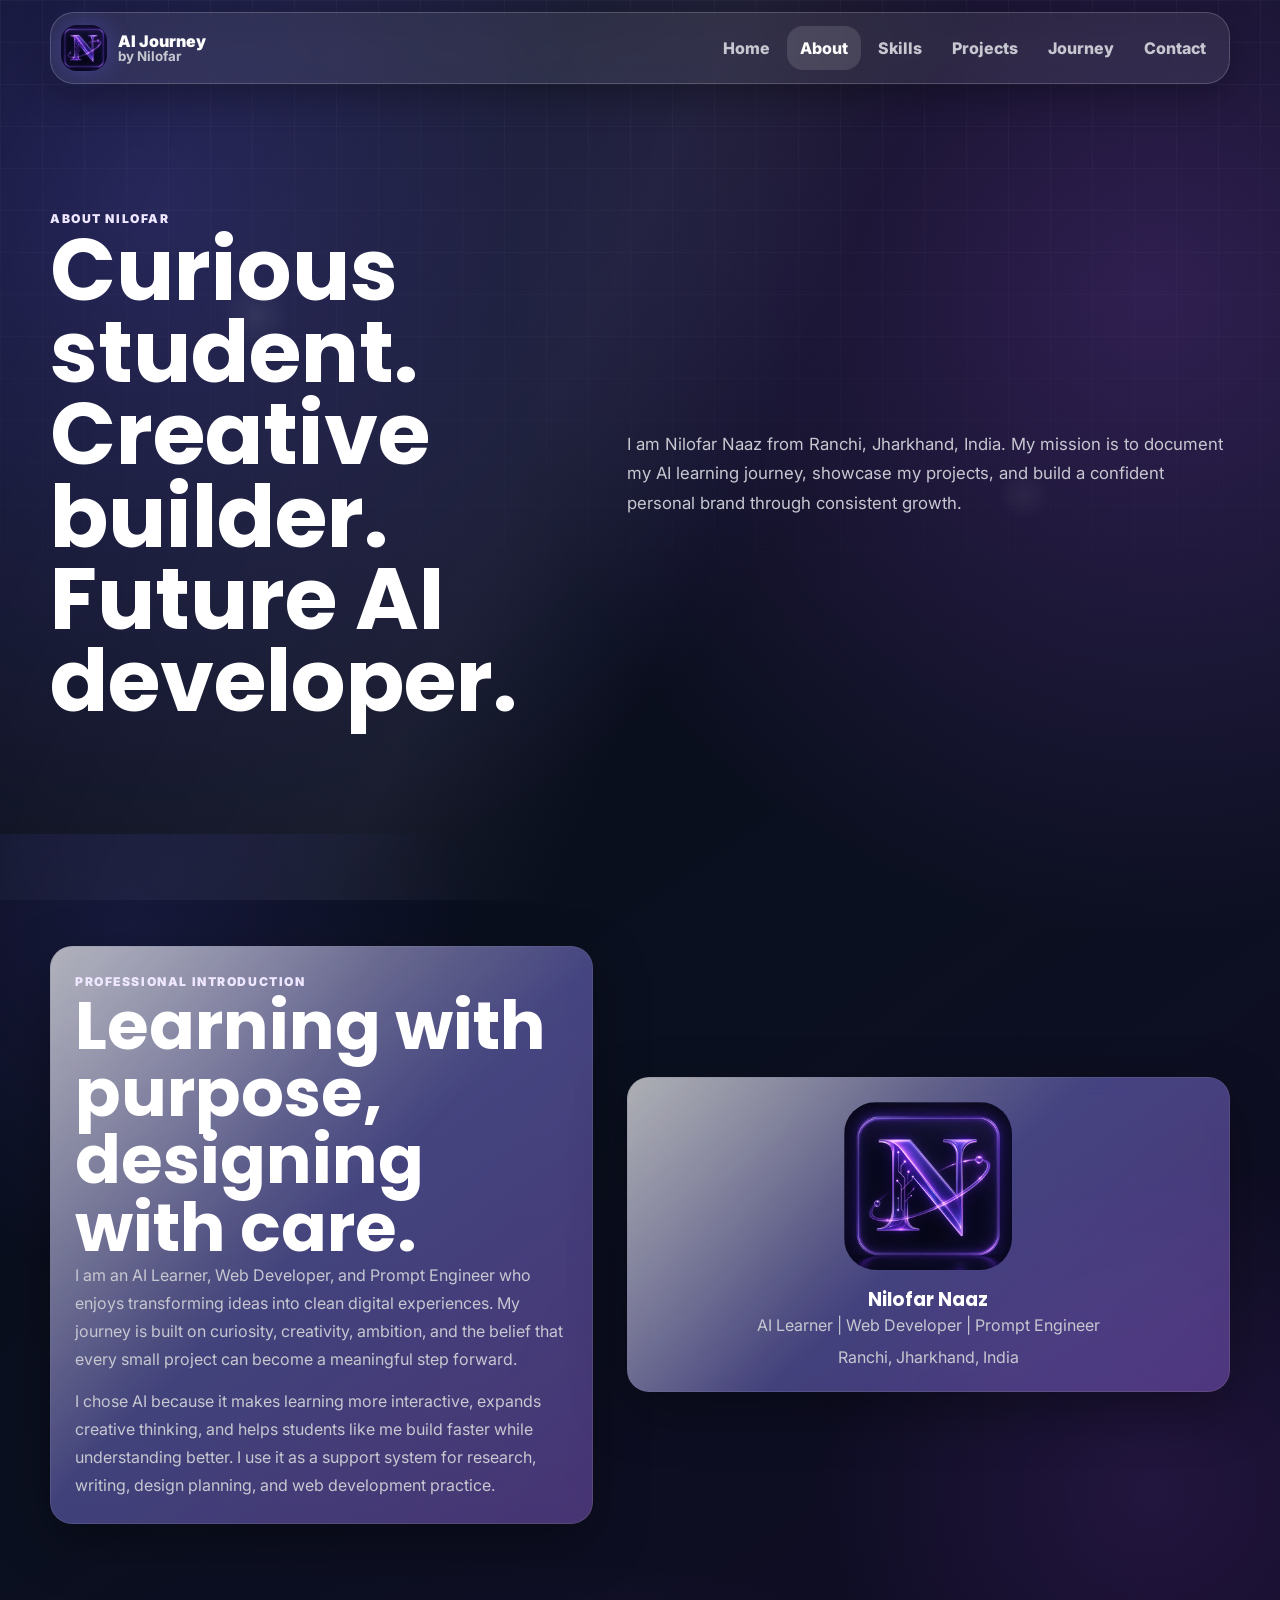
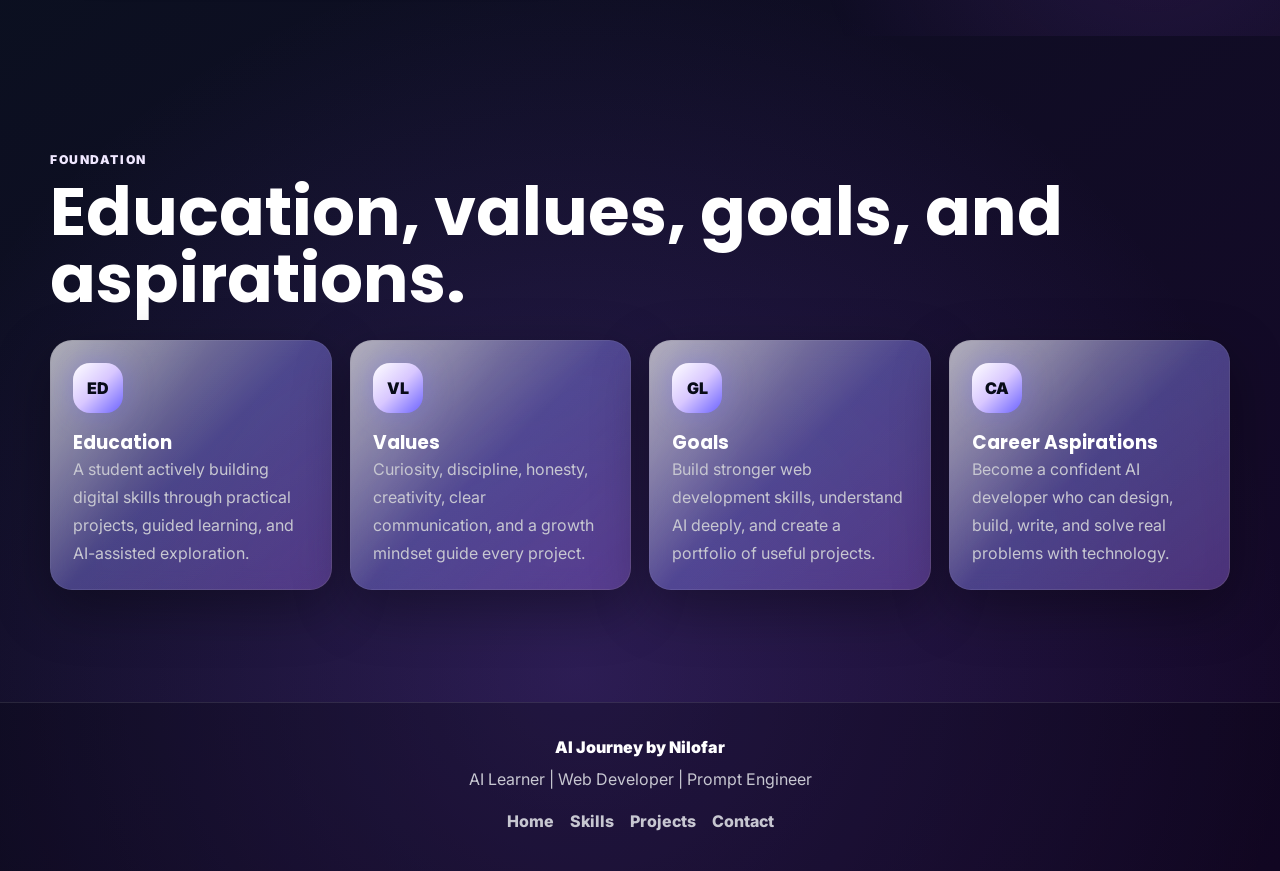
==== commit c4bf68da: "Optimize mobile performance" ====
--- a/about.html
+++ b/about.html
@@ -26,7 +26,7 @@
     <header class="site-header">
         <nav class="navbar" aria-label="Primary navigation">
             <a class="brand" href="index.html" aria-label="AI Journey by Nilofar home">
-                <img src="images/logo.png" alt="" width="44" height="44">
+                <img src="images/logo.png" alt="" width="44" height="44" loading="lazy" decoding="async">
                 <span><strong>AI Journey</strong><small>by Nilofar</small></span>
             </a>
             <button class="nav-toggle" type="button" aria-label="Open navigation menu" aria-expanded="false" aria-controls="nav-menu"><span></span><span></span><span></span></button>
@@ -61,7 +61,7 @@
                     <p>I chose AI because it makes learning more interactive, expands creative thinking, and helps students like me build faster while understanding better. I use it as a support system for research, writing, design planning, and web development practice.</p>
                 </article>
                 <aside class="glass-card profile-card reveal">
-                    <img src="images/logo.png" alt="AI Journey by Nilofar monogram logo" width="220" height="220" loading="lazy">
+                    <img src="images/logo.png" alt="AI Journey by Nilofar monogram logo" width="220" height="220" loading="lazy" decoding="async">
                     <h3>Nilofar Naaz</h3>
                     <p>AI Learner | Web Developer | Prompt Engineer</p>
                     <span>Ranchi, Jharkhand, India</span>
--- a/css/style.css
+++ b/css/style.css
@@ -58,7 +58,6 @@
         radial-gradient(circle at 20% 35%, rgba(255, 255, 255, 0.07), transparent 3%),
         radial-gradient(circle at 80% 55%, rgba(255, 255, 255, 0.055), transparent 2.4%),
         linear-gradient(115deg, transparent 0%, rgba(255, 255, 255, 0.055) 44%, transparent 58%);
-    animation: auroraMove 16s ease-in-out infinite alternate;
 }
 
 body.nav-open {
@@ -167,7 +166,10 @@
     width: 0;
     height: 3px;
     background: linear-gradient(90deg, var(--primary), var(--accent), #ffffff);
-    box-shadow: 0 0 24px rgba(168, 85, 247, 0.8);
+    box-shadow: 0 0 12px rgba(168, 85, 247, 0.45);
+    transform: scaleX(0);
+    transform-origin: left center;
+    will-change: transform;
 }
 
 .cursor-glow {
@@ -178,27 +180,17 @@
     pointer-events: none;
     border-radius: 50%;
     background: radial-gradient(circle, rgba(168, 85, 247, 0.18), transparent 68%);
-    transform: translate(-50%, -50%);
+    transform: translate3d(-50%, -50%, 0);
     opacity: 0;
+    will-change: transform, opacity;
 }
 
 .loader {
-    position: fixed;
-    inset: 0;
-    z-index: 300;
-    display: grid;
-    place-items: center;
-    background: #070a16;
-    transition: opacity 450ms ease, visibility 450ms ease;
+    display: none;
 }
 
 .loader span {
-    width: 58px;
-    height: 58px;
-    border: 3px solid rgba(255, 255, 255, 0.14);
-    border-top-color: var(--accent);
-    border-radius: 50%;
-    animation: spin 800ms linear infinite;
+    display: none;
 }
 
 .loader.is-hidden {
@@ -217,9 +209,9 @@
 
 .site-header.scrolled {
     padding: 8px 0;
-    background: rgba(11, 16, 32, 0.74);
+    background: rgba(11, 16, 32, 0.86);
     border-bottom: 1px solid rgba(255, 255, 255, 0.1);
-    backdrop-filter: blur(22px);
+    backdrop-filter: blur(10px);
 }
 
 .navbar {
@@ -234,8 +226,8 @@
     border: 1px solid var(--border);
     border-radius: 24px;
     background: rgba(255, 255, 255, 0.08);
-    box-shadow: 0 16px 55px rgba(0, 0, 0, 0.32);
-    backdrop-filter: blur(22px);
+    box-shadow: 0 12px 34px rgba(0, 0, 0, 0.28);
+    backdrop-filter: blur(10px);
 }
 
 .brand {
@@ -317,7 +309,7 @@
     border-radius: 22px;
     background: rgba(11, 16, 32, 0.96);
     box-shadow: var(--shadow);
-    backdrop-filter: blur(24px);
+    backdrop-filter: blur(10px);
     transform: translateY(-18px) scale(0.98);
     opacity: 0;
     visibility: hidden;
@@ -365,8 +357,8 @@
     background:
         linear-gradient(145deg, rgba(255, 255, 255, 0.15), rgba(255, 255, 255, 0.065)) padding-box,
         linear-gradient(135deg, rgba(255, 255, 255, 0.54), rgba(108, 99, 255, 0.34), rgba(168, 85, 247, 0.26)) border-box;
-    box-shadow: var(--shadow);
-    backdrop-filter: blur(22px);
+    box-shadow: 0 18px 54px rgba(0, 0, 0, 0.34);
+    backdrop-filter: blur(10px);
 }
 
 .glass-card::before {
@@ -472,7 +464,7 @@
 
 /* Home */
 .hero {
-    min-height: calc(100svh - 96px);
+    min-height: min(760px, calc(100svh - 96px));
     display: grid;
     align-items: center;
     padding-top: 48px;
@@ -485,8 +477,7 @@
     background:
         radial-gradient(circle at 50% 35%, rgba(108, 99, 255, 0.2), transparent 28%),
         conic-gradient(from 160deg at 70% 35%, rgba(168, 85, 247, 0.2), transparent, rgba(108, 99, 255, 0.18), transparent);
-    filter: blur(4px);
-    animation: meshDrift 14s ease-in-out infinite alternate;
+    opacity: 0.72;
 }
 
 .hero-grid,
@@ -547,7 +538,7 @@
     border: 1px solid var(--border);
     border-radius: 18px;
     background: rgba(11, 16, 32, 0.74);
-    backdrop-filter: blur(18px);
+    backdrop-filter: blur(8px);
     box-shadow: 0 18px 50px rgba(0, 0, 0, 0.28);
 }
 
@@ -835,32 +826,6 @@
     transform: translateY(0);
 }
 
-@keyframes spin {
-    to {
-        transform: rotate(360deg);
-    }
-}
-
-@keyframes auroraMove {
-    from {
-        transform: translate3d(-1%, -1%, 0) scale(1);
-    }
-
-    to {
-        transform: translate3d(1.5%, 1%, 0) scale(1.04);
-    }
-}
-
-@keyframes meshDrift {
-    from {
-        transform: translateY(-8px) rotate(0deg);
-    }
-
-    to {
-        transform: translateY(10px) rotate(2deg);
-    }
-}
-
 @media (prefers-reduced-motion: reduce) {
     *,
     *::before,
@@ -874,6 +839,95 @@
     .reveal {
         opacity: 1;
         transform: none;
+    }
+}
+
+@media (max-width: 719px) {
+    html {
+        scroll-behavior: auto;
+    }
+
+    body {
+        background:
+            radial-gradient(circle at 16% 6%, rgba(108, 99, 255, 0.16), transparent 24%),
+            radial-gradient(circle at 88% 12%, rgba(168, 85, 247, 0.12), transparent 23%),
+            linear-gradient(145deg, #070a16 0%, var(--bg) 58%, #120723 100%);
+    }
+
+    body::before,
+    body::after,
+    .cursor-glow {
+        display: none;
+    }
+
+    .page-section {
+        padding: 58px 0;
+    }
+
+    .hero {
+        min-height: 70svh;
+        padding-top: 24px;
+        align-items: start;
+    }
+
+    .hero-bg {
+        opacity: 0.35;
+        background:
+            radial-gradient(circle at 50% 22%, rgba(108, 99, 255, 0.16), transparent 36%),
+            linear-gradient(145deg, transparent, rgba(168, 85, 247, 0.1));
+    }
+
+    .hero-grid {
+        gap: 22px;
+    }
+
+    .hero-text {
+        display: none;
+    }
+
+    .hero-actions {
+        margin-top: 22px;
+    }
+
+    .hero-showcase img {
+        width: min(100%, 340px);
+        height: clamp(130px, 24svh, 190px);
+        margin-inline: auto;
+        aspect-ratio: auto;
+        border-radius: 20px;
+    }
+
+    .metric-card {
+        display: none;
+    }
+
+    .site-header.scrolled,
+    .navbar,
+    .nav-menu,
+    .glass-card,
+    .metric-card {
+        backdrop-filter: none;
+    }
+
+    .navbar,
+    .glass-card {
+        box-shadow: 0 10px 28px rgba(0, 0, 0, 0.28);
+    }
+
+    .feature-grid .glass-card:hover,
+    .skill-tile:hover,
+    .project-card:hover,
+    .contact-panel:hover,
+    .contact-form:hover,
+    .btn:hover,
+    .btn:focus-visible {
+        transform: none;
+    }
+
+    .reveal {
+        opacity: 1;
+        transform: none;
+        transition: none;
     }
 }
 
